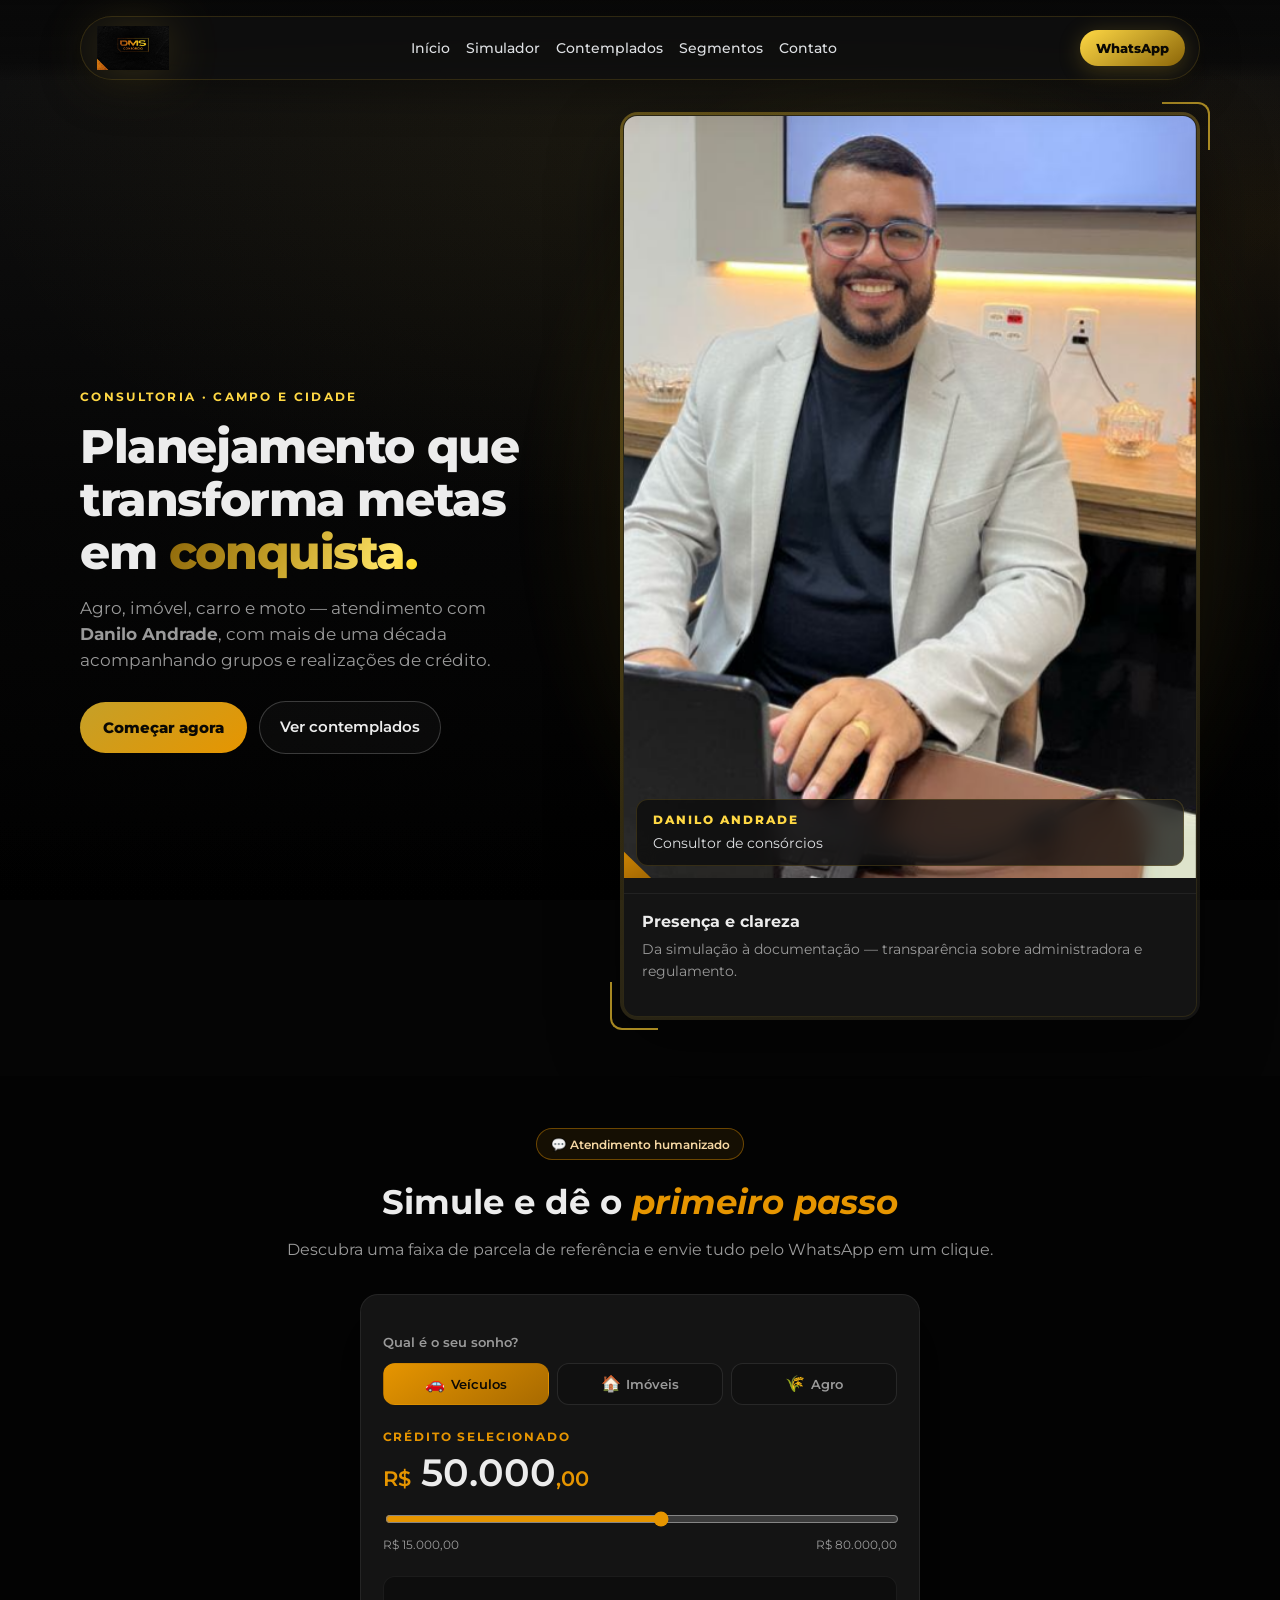
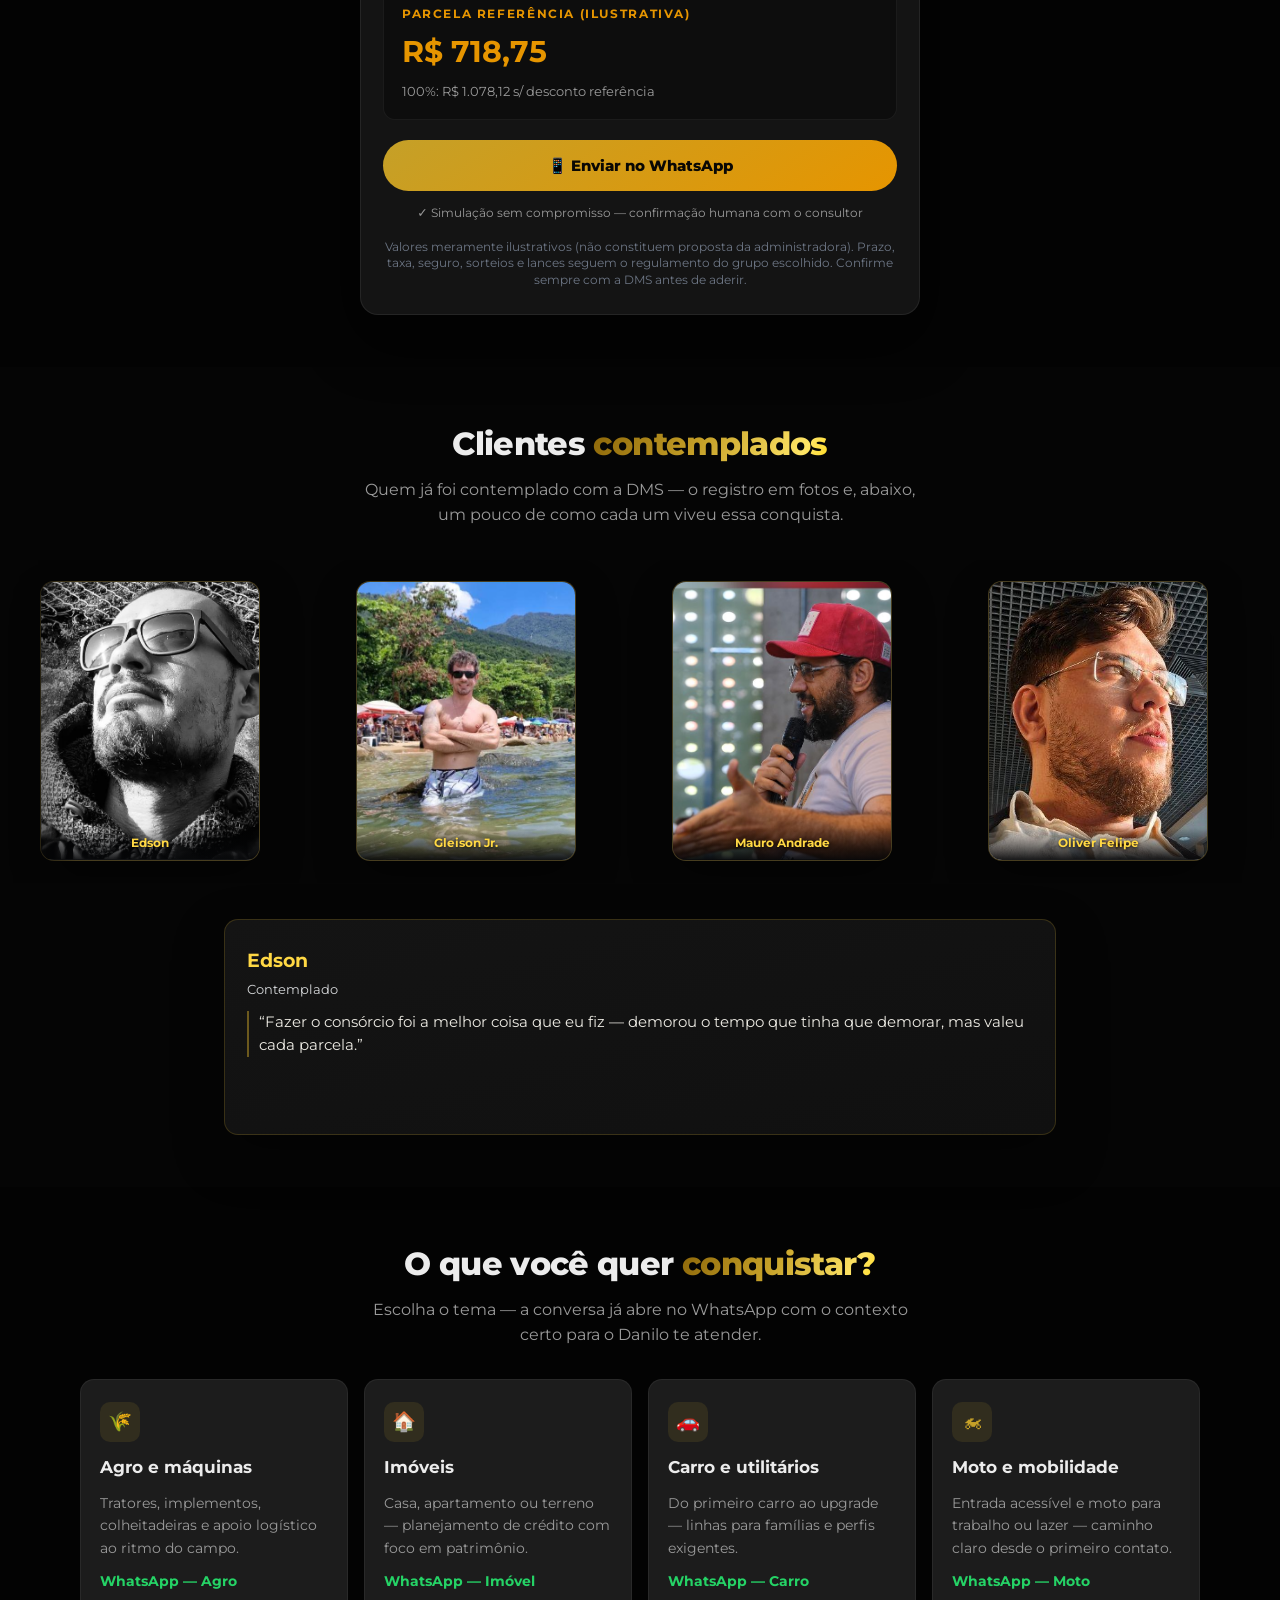
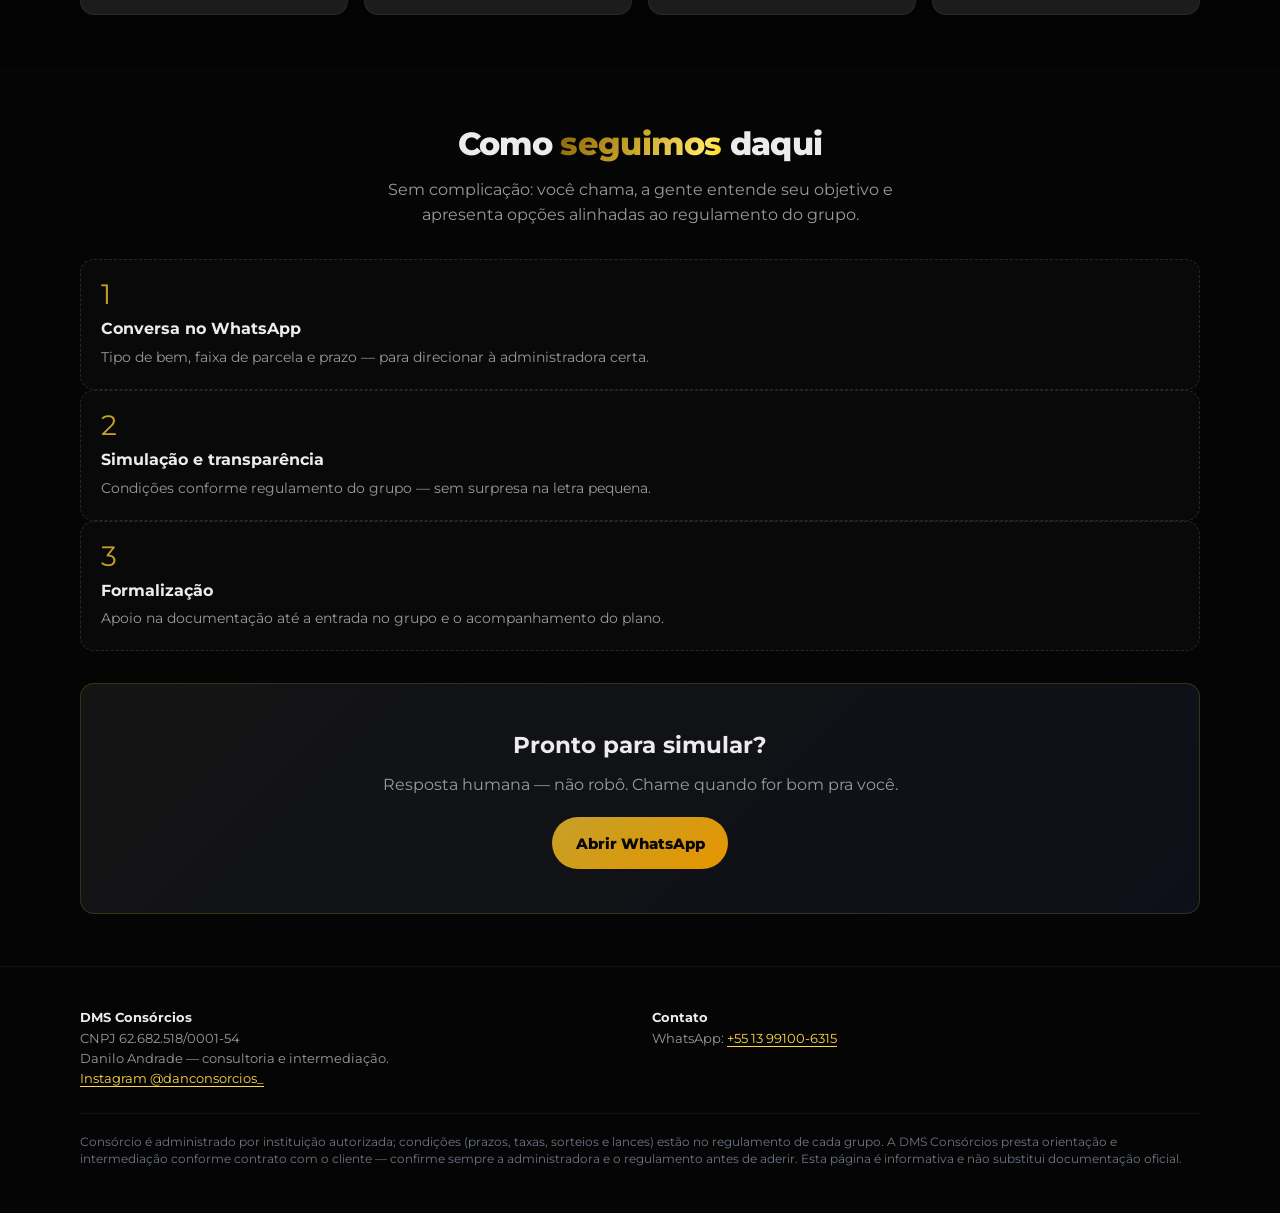
==== dms-landing-unico.html @ ad510ef5 "Landing: copy natural na secao contemplados e rotador a cada 5s. Co-authored-by: Cursor <cursoragent" ====
<!DOCTYPE html>
<html lang="pt-BR">
  <head>
    <meta charset="utf-8" />
    <meta name="viewport" content="width=device-width, initial-scale=1" />
    <title>DMS Consórcios — Agro, carro, moto e imóvel</title>
    <meta
      name="description"
      content="DMS Consórcios: consórcio para agro, carro, moto e imóvel. Fale com Danilo Andrade no WhatsApp."
    />
    <!-- Imagens: pasta assets/ na MESMA pasta deste arquivo. Se aparecer "DA" no lugar da foto, o caminho está errado (ex.: só o .html na Área de trabalho sem copiar assets/). -->
    <link rel="preconnect" href="https://fonts.googleapis.com" />
    <link rel="preconnect" href="https://fonts.gstatic.com" crossorigin />
    <link
      href="https://fonts.googleapis.com/css2?family=Montserrat:wght@500;600;700;800&display=swap"
      rel="stylesheet"
    />
    <style>
      :root {
        --bg-deep: #0c0c0c;
        --bg-deeper: #050505;
        --bg-panel: #141414;
        --bg-elevated: #1c1c1c;
        --accent-gold: #c5a028;
        --accent-gold-bright: #ffd844;
        --accent-gold-dim: #8b6508;
        --accent-orange: #e69500;
        --accent-orange-deep: #a86a00;
        --gold-metallic: linear-gradient(
          118deg,
          #8b6508 0%,
          #c5a028 22%,
          #ffe566 42%,
          #ffd700 50%,
          #c5a028 58%,
          #8b6508 100%
        );
        --text: #ececec;
        --text-muted: #9a9a9a;
        --whatsapp: #25d366;
        --glass: rgba(16, 16, 16, 0.72);
        --glass-border: rgba(197, 160, 40, 0.18);
        --font-sans: "Montserrat", system-ui, -apple-system, "Segoe UI", Roboto, "Helvetica Neue", Arial, sans-serif;
        --font-display: "Montserrat", system-ui, sans-serif;
        --radius: 14px;
        --radius-pill: 999px;
        --max: 1120px;
      }
      *,
      *::before,
      *::after {
        box-sizing: border-box;
      }
      html {
        scroll-behavior: smooth;
      }
      body {
        margin: 0;
        font-family: var(--font-sans);
        font-size: 1.02rem;
        line-height: 1.55;
        color: var(--text);
        background: var(--bg-deeper);
        min-height: 100vh;
      }
      a {
        color: var(--accent-gold-bright);
        text-decoration-thickness: 1px;
        text-underline-offset: 3px;
      }
      a:hover {
        color: var(--accent-gold-bright);
        filter: brightness(1.12);
      }
      .wrap {
        width: min(100% - 1.5rem, var(--max));
        margin-inline: auto;
      }
      .sr-only {
        position: absolute;
        width: 1px;
        height: 1px;
        padding: 0;
        margin: -1px;
        overflow: hidden;
        clip: rect(0, 0, 0, 0);
        white-space: nowrap;
        border: 0;
      }
      .page-bg {
        position: fixed;
        inset: 0;
        z-index: -2;
        background:
          radial-gradient(ellipse 90% 70% at 50% 18%, rgba(197, 160, 40, 0.07), transparent 58%),
          radial-gradient(ellipse 55% 45% at 100% 25%, rgba(230, 149, 0, 0.06), transparent 52%),
          radial-gradient(ellipse 80% 80% at 50% 120%, rgba(0, 0, 0, 0.85), transparent 45%),
          linear-gradient(180deg, #101010 0%, var(--bg-deeper) 55%, #000000 100%);
        pointer-events: none;
      }
      .page-grain {
        position: fixed;
        inset: 0;
        z-index: -1;
        pointer-events: none;
        opacity: 0.06;
        mix-blend-mode: overlay;
        background-image: url("data:image/svg+xml,%3Csvg xmlns='http://www.w3.org/2000/svg' width='240' height='240'%3E%3Cfilter id='n'%3E%3CfeTurbulence type='fractalNoise' baseFrequency='0.9' numOctaves='4' stitchTiles='stitch'/%3E%3C/filter%3E%3Crect width='100%25' height='100%25' filter='url(%23n)'/%3E%3C/svg%3E");
        background-size: 200px 200px;
      }
      .site-header {
        padding: 1rem 0 0;
        position: sticky;
        top: 0;
        z-index: 40;
        background: linear-gradient(180deg, rgba(8, 8, 8, 0.96) 0%, rgba(8, 8, 8, 0.72) 78%, transparent 100%);
      }
      .nav-pill {
        display: flex;
        flex-wrap: wrap;
        align-items: center;
        justify-content: space-between;
        gap: 0.75rem 1rem;
        padding: 0.55rem 0.85rem 0.55rem 1rem;
        border-radius: var(--radius-pill);
        background: var(--glass);
        border: 1px solid var(--glass-border);
        backdrop-filter: blur(14px);
        -webkit-backdrop-filter: blur(14px);
        box-shadow: 0 12px 40px rgba(0, 0, 0, 0.35);
      }
      .logo {
        display: inline-flex;
        align-items: center;
        text-decoration: none !important;
        line-height: 0;
      }
      .logo-img {
        height: 44px;
        width: auto;
        max-width: min(220px, 48vw);
        object-fit: contain;
        display: block;
        filter: drop-shadow(0 2px 24px rgba(197, 160, 40, 0.22));
      }
      .nav-links {
        display: flex;
        flex-wrap: wrap;
        align-items: center;
        gap: 0.35rem 1rem;
        list-style: none;
        margin: 0;
        padding: 0;
      }
      .nav-links a {
        color: rgba(240, 242, 245, 0.92) !important;
        text-decoration: none;
        font-size: 0.88rem;
        font-weight: 500;
      }
      .nav-links a:hover {
        color: var(--accent-gold-bright) !important;
      }
      .header-cta {
        display: inline-flex;
        align-items: center;
        gap: 0.4rem;
        padding: 0.5rem 1rem;
        border-radius: var(--radius-pill);
        background: linear-gradient(145deg, var(--accent-gold-bright), var(--accent-gold), var(--accent-gold-dim));
        color: #0a0804 !important;
        font-weight: 800;
        font-size: 0.82rem;
        text-decoration: none;
        white-space: nowrap;
        box-shadow: 0 4px 22px rgba(197, 160, 40, 0.28);
      }
      .header-cta:hover {
        filter: brightness(1.05);
        color: #0a0906 !important;
      }
      section {
        padding: 3.25rem 0;
      }
      .surface-alt {
        background: rgba(0, 0, 0, 0.35);
      }
      .hero {
        padding-top: 2rem;
        padding-bottom: 3.5rem;
      }
      .hero-grid {
        display: grid;
        gap: 2.5rem;
        align-items: center;
      }
      @media (min-width: 900px) {
        .hero-grid {
          grid-template-columns: 0.95fr 1.12fr;
          gap: 3rem;
        }
      }
      .eyebrow {
        display: inline-block;
        font-size: 0.72rem;
        font-weight: 700;
        letter-spacing: 0.2em;
        text-transform: uppercase;
        color: var(--accent-gold-bright);
        margin-bottom: 0.85rem;
      }
      .hero h1 {
        font-family: var(--font-display);
        font-size: clamp(2rem, 4.8vw, 2.95rem);
        font-weight: 800;
        letter-spacing: -0.03em;
        line-height: 1.12;
        margin: 0 0 1rem;
        color: var(--text);
      }
      .hero h1 .hl,
      .section-title .hl {
        background: var(--gold-metallic);
        background-size: 220% auto;
        -webkit-background-clip: text;
        background-clip: text;
        color: transparent;
        -webkit-text-fill-color: transparent;
        font-style: normal;
        animation: dms-gold-flow 8s ease-in-out infinite;
      }
      @keyframes dms-gold-flow {
        0%,
        100% {
          background-position: 0% 50%;
        }
        50% {
          background-position: 100% 50%;
        }
      }
      .hero-lead {
        margin: 0 0 1.75rem;
        color: var(--text-muted);
        font-size: 1.05rem;
        max-width: 40ch;
      }
      .hero-actions {
        display: flex;
        flex-wrap: wrap;
        gap: 0.75rem;
        align-items: center;
      }
      .btn-primary {
        display: inline-flex;
        align-items: center;
        justify-content: center;
        gap: 0.5rem;
        padding: 0.88rem 1.45rem;
        border-radius: var(--radius-pill);
        background: linear-gradient(145deg, var(--accent-gold), var(--accent-orange));
        color: #0a0804 !important;
        font-weight: 800;
        text-decoration: none;
        border: none;
        cursor: pointer;
        font-size: 0.95rem;
        transition: transform 0.15s ease, box-shadow 0.15s ease;
      }
      .btn-primary:hover {
        transform: translateY(-1px);
        box-shadow: 0 10px 32px rgba(197, 160, 40, 0.28);
      }
      .btn-ghost {
        display: inline-flex;
        align-items: center;
        padding: 0.88rem 1.25rem;
        border-radius: var(--radius-pill);
        border: 1px solid rgba(255, 255, 255, 0.2);
        color: var(--text) !important;
        font-weight: 600;
        text-decoration: none;
        font-size: 0.92rem;
        background: rgba(255, 255, 255, 0.03);
      }
      .btn-ghost:hover {
        background: rgba(255, 255, 255, 0.07);
        border-color: rgba(197, 160, 40, 0.45);
      }
      .hero-frame {
        position: relative;
        border-radius: calc(var(--radius) + 4px);
        padding: 3px;
        background: linear-gradient(145deg, rgba(197, 160, 40, 0.45), rgba(255, 255, 255, 0.06));
        box-shadow: 0 28px 70px rgba(0, 0, 0, 0.45);
        transition:
          transform 0.55s cubic-bezier(0.22, 1, 0.36, 1),
          box-shadow 0.55s ease;
      }
      .hero-frame:hover {
        transform: translateY(-8px);
        box-shadow:
          0 40px 100px rgba(0, 0, 0, 0.58),
          0 0 0 1px rgba(197, 160, 40, 0.32),
          0 0 88px rgba(197, 160, 40, 0.22);
      }
      .hero-chamfer-mark {
        position: absolute;
        bottom: 0;
        left: 0;
        width: 38px;
        height: 38px;
        z-index: 3;
        pointer-events: none;
        background: linear-gradient(155deg, var(--accent-orange) 0%, var(--accent-orange-deep) 100%);
        clip-path: polygon(0 100%, 0 30%, 72% 100%);
        opacity: 0.92;
        filter: drop-shadow(0 0 12px rgba(230, 149, 0, 0.4));
      }
      .hero-back-glow {
        position: absolute;
        inset: -14%;
        z-index: 0;
        pointer-events: none;
        border-radius: 50%;
        background: radial-gradient(ellipse 70% 55% at 50% 45%, rgba(197, 160, 40, 0.42), transparent 72%);
        filter: blur(32px);
        opacity: 0.75;
        animation: hero-glow-breathe 6s ease-in-out infinite;
      }
      @keyframes hero-glow-breathe {
        0%,
        100% {
          opacity: 0.5;
          transform: scale(0.92);
        }
        50% {
          opacity: 0.95;
          transform: scale(1.06);
        }
      }
      .hero-frame::before,
      .hero-frame::after {
        content: "";
        position: absolute;
        width: 48px;
        height: 48px;
        border: 2px solid var(--accent-gold);
        pointer-events: none;
        opacity: 0.85;
        z-index: 4;
      }
      .hero-frame::before {
        top: -10px;
        right: -10px;
        border-left: none;
        border-bottom: none;
        border-radius: 0 12px 0 0;
      }
      .hero-frame::after {
        bottom: -10px;
        left: -10px;
        border-right: none;
        border-top: none;
        border-radius: 0 0 0 12px;
      }
      .hero-card-inner {
        position: relative;
        z-index: 1;
        border-radius: var(--radius);
        overflow: hidden;
        background: var(--bg-panel);
        border: 1px solid rgba(197, 160, 40, 0.14);
      }
      .hero-visual {
        position: relative;
        aspect-ratio: 4/3;
        overflow: hidden;
        background: #0c0c0c;
      }
      @media (min-width: 700px) {
        .hero-visual {
          aspect-ratio: 3/4;
          min-height: 420px;
        }
      }
      /* .hero-placeholder permanece como fallback se a imagem falhar ao carregar */
      .hero-photo {
        position: absolute;
        inset: 0;
        width: 100%;
        height: 100%;
        object-fit: cover;
        object-position: center 22%;
        z-index: 1;
        transform: scale(1.001);
        transition: transform 0.65s cubic-bezier(0.22, 1, 0.36, 1);
        will-change: transform;
      }
      .hero-photo.hero-photo--err {
        display: none;
      }
      .hero-frame:hover .hero-photo {
        transform: scale(1.06);
      }
      .hero-visual::after {
        content: "";
        position: absolute;
        inset: 0;
        z-index: 2;
        pointer-events: none;
        background: linear-gradient(
          118deg,
          transparent 36%,
          rgba(255, 255, 255, 0) 44%,
          rgba(255, 255, 255, 0.12) 49.5%,
          rgba(255, 255, 255, 0.2) 50%,
          rgba(255, 255, 255, 0.1) 50.5%,
          rgba(255, 255, 255, 0) 56%,
          transparent 64%
        );
        background-size: 240% 240%;
        animation: hero-shine-sweep 8s ease-in-out infinite;
      }
      @keyframes hero-shine-sweep {
        0%,
        12% {
          background-position: 120% 40%;
          opacity: 0;
        }
        22% {
          opacity: 1;
        }
        42%,
        100% {
          background-position: -30% 60%;
          opacity: 0;
        }
      }
      .hero-placeholder {
        position: absolute;
        inset: 0;
        z-index: 0;
        display: flex;
        flex-direction: column;
        align-items: center;
        justify-content: center;
        gap: 0.35rem;
        background:
          linear-gradient(160deg, rgba(36, 36, 36, 0.96) 0%, #0a0a0a 55%, #121212),
          radial-gradient(circle at 30% 20%, rgba(197, 160, 40, 0.12), transparent 55%);
      }
      .hero-placeholder-initials {
        font-family: var(--font-display);
        font-size: clamp(3rem, 11vw, 4rem);
        font-weight: 600;
        color: rgba(240, 242, 245, 0.94);
        letter-spacing: 0.04em;
        line-height: 1;
      }
      .hero-placeholder-caption {
        font-size: 0.68rem;
        font-weight: 700;
        letter-spacing: 0.28em;
        text-transform: uppercase;
        color: var(--accent-gold-bright);
      }
      .hero-glass-bar {
        position: absolute;
        left: 0.75rem;
        right: 0.75rem;
        bottom: 0.75rem;
        z-index: 4;
        padding: 0.65rem 1rem;
        border-radius: 12px;
        background: rgba(10, 10, 10, 0.72);
        border: 1px solid rgba(197, 160, 40, 0.2);
        backdrop-filter: blur(12px);
        -webkit-backdrop-filter: blur(12px);
      }
      .hero-glass-bar strong {
        display: block;
        font-family: var(--font-sans);
        font-size: 0.78rem;
        font-weight: 800;
        letter-spacing: 0.16em;
        text-transform: uppercase;
        color: var(--accent-gold-bright);
      }
      .hero-glass-bar span {
        font-size: 0.88rem;
        color: rgba(240, 242, 245, 0.92);
      }
      .hero-caption {
        padding: 1rem 1.15rem 1.2rem;
        font-size: 0.9rem;
        color: var(--text-muted);
        border-top: 1px solid rgba(255, 255, 255, 0.06);
      }
      .hero-caption strong {
        color: var(--text);
        display: block;
        font-size: 1rem;
        margin-bottom: 0.2rem;
      }
      .section-title {
        font-family: var(--font-display);
        font-size: clamp(1.55rem, 3.2vw, 2rem);
        font-weight: 800;
        letter-spacing: -0.02em;
        margin: 0 0 0.5rem;
        text-align: center;
      }
      .section-intro {
        margin: 0 auto 2rem;
        color: var(--text-muted);
        max-width: 52ch;
        text-align: center;
      }
      .sim-head {
        text-align: center;
        margin-bottom: 2rem;
      }
      .sim-pill {
        display: inline-flex;
        align-items: center;
        gap: 0.4rem;
        padding: 0.35rem 0.85rem;
        border-radius: var(--radius-pill);
        border: 1px solid rgba(230, 149, 0, 0.42);
        color: rgba(255, 224, 170, 0.96) !important;
        font-size: 0.78rem;
        font-weight: 600;
        text-decoration: none;
        margin-bottom: 1rem;
        background: rgba(230, 149, 0, 0.08);
      }
      .sim-pill:hover {
        background: rgba(230, 149, 0, 0.16);
      }
      .sim-head h2 {
        font-family: var(--font-display);
        font-size: clamp(1.65rem, 3.5vw, 2.15rem);
        margin: 0 0 0.5rem;
        color: var(--text);
      }
      .sim-head h2 em {
        color: var(--accent-orange);
        font-style: italic;
        font-family: var(--font-display);
      }
      .sim-head p {
        margin: 0;
        color: var(--text-muted);
        font-size: 0.98rem;
      }
      .sim-card {
        max-width: 560px;
        margin: 0 auto;
        padding: 1.5rem 1.35rem 1.6rem;
        border-radius: calc(var(--radius) + 4px);
        background: var(--bg-panel);
        border: 1px solid rgba(255, 255, 255, 0.07);
        box-shadow: 0 24px 60px rgba(0, 0, 0, 0.35);
      }
      .sim-label {
        font-size: 0.82rem;
        font-weight: 600;
        color: var(--text-muted);
        margin-bottom: 0.65rem;
      }
      .sim-tabs {
        display: grid;
        grid-template-columns: repeat(3, 1fr);
        gap: 0.5rem;
        margin-bottom: 1.5rem;
      }
      .sim-tab {
        display: flex;
        align-items: center;
        justify-content: center;
        gap: 0.35rem;
        padding: 0.65rem 0.4rem;
        border-radius: 12px;
        border: 1px solid rgba(255, 255, 255, 0.1);
        background: rgba(0, 0, 0, 0.2);
        color: var(--text-muted) !important;
        font-weight: 600;
        font-size: 0.82rem;
        cursor: pointer;
        font-family: inherit;
      }
      .sim-tab:hover {
        border-color: rgba(197, 160, 40, 0.35);
        color: var(--text) !important;
      }
      .sim-tab[aria-selected="true"] {
        background: linear-gradient(145deg, var(--accent-orange), var(--accent-orange-deep));
        border-color: transparent;
        color: #0a0804 !important;
      }
      .sim-tab .ic {
        font-size: 1rem;
      }
      .sim-credit-label {
        font-size: 0.72rem;
        font-weight: 700;
        letter-spacing: 0.16em;
        color: var(--accent-orange);
        margin-bottom: 0.35rem;
      }
      .sim-credit-val {
        font-family: var(--font-display);
        font-size: clamp(1.85rem, 5vw, 2.35rem);
        margin: 0 0 1rem;
        line-height: 1.1;
      }
      .sim-credit-val .prefix,
      .sim-credit-val .suffix {
        font-size: 0.55em;
        color: var(--accent-orange);
        font-weight: 600;
      }
      .sim-credit-val .num {
        color: var(--text);
        font-weight: 600;
      }
      input[type="range"].sim-range {
        width: 100%;
        accent-color: var(--accent-orange);
        margin-bottom: 0.35rem;
      }
      .sim-range-labels {
        display: flex;
        justify-content: space-between;
        font-size: 0.78rem;
        color: var(--text-muted);
        margin-bottom: 1.35rem;
      }
      .sim-result {
        padding: 1.1rem 1.15rem;
        border-radius: 12px;
        background: rgba(0, 0, 0, 0.35);
        border: 1px solid rgba(255, 255, 255, 0.06);
        margin-bottom: 1.25rem;
      }
      .sim-result-label {
        font-size: 0.72rem;
        font-weight: 700;
        letter-spacing: 0.14em;
        color: var(--accent-orange);
        margin-bottom: 0.35rem;
      }
      .sim-result-val {
        font-family: var(--font-display);
        font-size: 1.85rem;
        font-weight: 700;
        color: var(--accent-orange);
        margin: 0 0 0.35rem;
      }
      .sim-result-note {
        margin: 0;
        font-size: 0.82rem;
        color: var(--text-muted);
      }
      .sim-foot {
        text-align: center;
        font-size: 0.78rem;
        color: var(--text-muted);
        margin-top: 0.75rem;
      }
      .sim-disclaimer {
        margin: 1rem 0 0;
        font-size: 0.72rem;
        line-height: 1.45;
        color: #6d7685;
        text-align: center;
      }
      .pillars {
        display: grid;
        gap: 1rem;
      }
      @media (min-width: 640px) {
        .pillars {
          grid-template-columns: repeat(2, 1fr);
        }
      }
      @media (min-width: 1000px) {
        .pillars {
          grid-template-columns: repeat(4, 1fr);
        }
      }
      .pillar {
        background: var(--bg-elevated);
        border: 1px solid rgba(255, 255, 255, 0.06);
        border-radius: var(--radius);
        padding: 1.35rem 1.2rem;
        display: flex;
        flex-direction: column;
        gap: 0.75rem;
        transition: border-color 0.2s ease, transform 0.2s ease;
      }
      .pillar:hover {
        border-color: rgba(197, 160, 40, 0.35);
        transform: translateY(-2px);
      }
      .pillar-icon {
        width: 2.5rem;
        height: 2.5rem;
        border-radius: 10px;
        background: rgba(197, 160, 40, 0.12);
        color: var(--accent-gold);
        display: grid;
        place-items: center;
        font-size: 1.2rem;
      }
      .pillar h3 {
        margin: 0;
        font-size: 1.05rem;
      }
      .pillar p {
        margin: 0;
        font-size: 0.9rem;
        color: var(--text-muted);
        flex: 1;
      }
      .pillar a {
        font-weight: 700;
        font-size: 0.86rem;
        text-decoration: none;
        color: var(--whatsapp) !important;
      }
      .depo-rotator {
        position: relative;
        max-width: 52rem;
        margin: 0 auto;
        min-height: 13.5rem;
        padding: 0;
        border-radius: var(--radius);
        background: linear-gradient(165deg, var(--bg-panel), #101010);
        border: 1px solid rgba(197, 160, 40, 0.22);
        box-shadow: 0 20px 50px rgba(0, 0, 0, 0.35);
      }
      .depo-slide {
        position: absolute;
        left: 0;
        right: 0;
        top: 0;
        padding: 1.6rem 1.35rem 1.75rem;
        opacity: 0;
        transition: opacity 0.75s ease;
        pointer-events: none;
        z-index: 0;
      }
      .depo-slide.is-active {
        opacity: 1;
        pointer-events: auto;
        z-index: 1;
      }
      .depo-slide strong {
        display: block;
        font-family: var(--font-display);
        font-size: 1.2rem;
        color: var(--accent-gold-bright);
        font-weight: 700;
        margin-bottom: 0.2rem;
      }
      .depo-slide .depo-tag {
        display: block;
        font-size: 0.82rem;
        color: rgba(240, 242, 245, 0.88);
        margin-bottom: 0.75rem;
      }
      .depo-slide blockquote {
        margin: 0;
        padding: 0 0 0 0.65rem;
        border-left: 2px solid rgba(197, 160, 40, 0.5);
        font-size: 0.95rem;
        line-height: 1.5;
        color: rgba(245, 242, 235, 0.96);
        font-family: var(--font-display);
      }
      .depo-rotator--static .depo-slide {
        position: relative;
        opacity: 1 !important;
        pointer-events: auto;
        z-index: auto;
        border-bottom: 1px solid rgba(255, 255, 255, 0.06);
      }
      .depo-rotator--static .depo-slide:last-child {
        border-bottom: none;
      }
      .depo-rotator--static {
        min-height: 0;
      }
      /* Faixa horizontal — contemplados em movimento suave */
      .contemplados-strip {
        position: relative;
        margin: 1.75rem calc(50% - 50vw) 2.25rem;
        width: 100vw;
        max-width: 100vw;
      }
      .strip-marquee {
        overflow: hidden;
        padding: 0.35rem 0;
        mask-image: linear-gradient(90deg, transparent, #000 6%, #000 94%, transparent);
        -webkit-mask-image: linear-gradient(90deg, transparent, #000 6%, #000 94%, transparent);
      }
      .strip-track {
        display: flex;
        width: max-content;
        gap: 1rem;
        animation: strip-scroll 70s linear infinite;
        will-change: transform;
      }
      .strip-marquee:hover .strip-track {
        animation-play-state: paused;
      }
      .strip-marquee:focus-within .strip-track {
        animation-play-state: paused;
      }
      @keyframes strip-scroll {
        from {
          transform: translateX(0);
        }
        to {
          transform: translateX(-50%);
        }
      }
      .strip-group {
        display: flex;
        gap: 1rem;
        flex-shrink: 0;
        align-items: stretch;
      }
      .strip-item {
        position: relative;
        flex: 0 0 clamp(160px, 22vw, 220px);
        width: clamp(160px, 22vw, 220px);
        height: clamp(220px, 30vw, 280px);
        border-radius: var(--radius);
        overflow: hidden;
        border: 1px solid rgba(197, 160, 40, 0.25);
        box-shadow: 0 16px 40px rgba(0, 0, 0, 0.4);
        background: var(--bg-elevated);
      }
      .strip-item img {
        width: 100%;
        height: 100%;
        object-fit: cover;
        object-position: center;
        display: block;
      }
      .strip-item figcaption {
        position: absolute;
        left: 0;
        right: 0;
        bottom: 0;
        margin: 0;
        padding: 0.45rem 0.5rem;
        font-size: 0.72rem;
        font-weight: 700;
        text-align: center;
        color: var(--accent-gold-bright);
        background: linear-gradient(180deg, transparent, rgba(5, 6, 8, 0.92));
        text-shadow: 0 1px 3px rgba(0, 0, 0, 0.8);
      }
        display: grid;
        gap: 1.25rem;
      }
      @media (min-width: 720px) {
        .steps {
          grid-template-columns: repeat(3, 1fr);
        }
      }
      .step {
        padding: 1.25rem;
        border-radius: var(--radius);
        border: 1px dashed rgba(255, 255, 255, 0.12);
        background: rgba(255, 255, 255, 0.02);
      }
      .step-num {
        font-family: var(--font-display);
        font-size: 1.75rem;
        color: var(--accent-gold);
        line-height: 1;
        margin-bottom: 0.5rem;
      }
      .step h3 {
        margin: 0 0 0.35rem;
        font-size: 1.02rem;
      }
      .step p {
        margin: 0;
        font-size: 0.88rem;
        color: var(--text-muted);
      }
      .cta-band {
        text-align: center;
        padding: 2.75rem 1.5rem;
        border-radius: var(--radius);
        background: linear-gradient(135deg, var(--bg-panel), #0d1018);
        border: 1px solid rgba(197, 160, 40, 0.22);
        margin: 2rem 0 0;
      }
      .cta-band h2 {
        font-family: var(--font-display);
        margin: 0 0 0.5rem;
        font-size: 1.45rem;
      }
      .cta-band p {
        margin: 0 0 1.25rem;
        color: var(--text-muted);
      }
      .site-footer {
        padding: 2.5rem 0 2rem;
        border-top: 1px solid rgba(255, 255, 255, 0.06);
        font-size: 0.82rem;
        color: var(--text-muted);
      }
      .footer-grid {
        display: grid;
        gap: 1.5rem;
      }
      @media (min-width: 640px) {
        .footer-grid {
          grid-template-columns: 1fr 1fr;
        }
      }
      .site-footer strong {
        color: var(--text);
      }
      @media (prefers-reduced-motion: reduce) {
        .hero-back-glow,
        .hero-visual::after {
          animation: none !important;
        }
        .hero h1 .hl,
        .section-title .hl {
          animation: none !important;
        }
        .hero-frame,
        .hero-photo {
          transition: none !important;
        }
        .hero-frame:hover {
          transform: none;
          box-shadow: 0 28px 70px rgba(0, 0, 0, 0.45);
        }
        .hero-frame:hover .hero-photo {
          transform: none;
        }
        .strip-track {
          animation: none !important;
          transform: none !important;
          flex-wrap: wrap;
          justify-content: center;
          width: 100%;
          max-width: var(--max);
          margin-inline: auto;
        }
        .strip-marquee {
          overflow: visible;
          mask-image: none;
          -webkit-mask-image: none;
        }
        .strip-group[aria-hidden="true"] {
          display: none;
        }
      }
      .legal {
        margin-top: 1.5rem;
        padding-top: 1.25rem;
        border-top: 1px solid rgba(255, 255, 255, 0.06);
        font-size: 0.74rem;
        line-height: 1.5;
        color: #6d7685;
      }
    </style>
  </head>
  <body>
    <div class="page-bg" aria-hidden="true"></div>
    <div class="page-grain" aria-hidden="true"></div>
    <a class="sr-only" href="#conteudo">Pular para o conteúdo</a>

    <header class="site-header">
      <div class="wrap">
        <div class="nav-pill">
          <a class="logo" href="#inicio"
            ><img
              class="logo-img"
              src="assets/dms-logo-marca.png"
              alt="DMS Consórcio"
              width="220"
              height="64"
              decoding="async"
          /></a>
          <nav aria-label="Principal">
            <ul class="nav-links">
              <li><a href="#inicio">Início</a></li>
              <li><a href="#simulador">Simulador</a></li>
              <li><a href="#contemplados">Contemplados</a></li>
              <li><a href="#segmentos">Segmentos</a></li>
              <li><a href="#contato">Contato</a></li>
            </ul>
          </nav>
          <a
            class="header-cta"
            href="https://wa.me/5513991006315?text=Ol%C3%A1%2C%20Danilo%2C%20quero%20falar%20sobre%20cons%C3%B3rcio%20(DMS)."
            target="_blank"
            rel="noopener noreferrer"
            >WhatsApp</a
          >
        </div>
      </div>
    </header>

    <main id="conteudo">
      <section class="hero" id="inicio" aria-labelledby="hero-title">
        <div class="wrap hero-grid">
          <div>
            <p class="eyebrow">Consultoria · campo e cidade</p>
            <h1 id="hero-title">Planejamento que transforma metas em <span class="hl">conquista.</span></h1>
            <p class="hero-lead">
              Agro, imóvel, carro e moto — atendimento com <strong>Danilo Andrade</strong>, com mais de uma década
              acompanhando grupos e realizações de crédito.
            </p>
            <div class="hero-actions">
              <a
                class="btn-primary"
                href="https://wa.me/5513991006315?text=Ol%C3%A1%2C%20Danilo%2C%20quero%20simular%20cons%C3%B3rcio%20(DMS)."
                target="_blank"
                rel="noopener noreferrer"
                >Começar agora</a
              >
              <a class="btn-ghost" href="#contemplados">Ver contemplados</a>
            </div>
          </div>

          <div class="hero-frame">
            <div class="hero-back-glow" aria-hidden="true"></div>
            <div class="hero-card-inner">
              <figure class="hero-figure" style="margin: 0">
                <div class="hero-visual">
                  <div class="hero-placeholder" aria-hidden="true">
                    <span class="hero-placeholder-initials">DA</span>
                    <span class="hero-placeholder-caption">DMS Consórcios</span>
                  </div>
                  <img
                    class="hero-photo"
                    src="assets/danilo-consultor.png"
                    alt="Danilo Andrade, consultor DMS Consórcios."
                    width="800"
                    height="1000"
                    decoding="async"
                    fetchpriority="high"
                    onerror="this.classList.add('hero-photo--err')"
                  />
                  <div class="hero-chamfer-mark" aria-hidden="true"></div>
                  <div class="hero-glass-bar">
                    <strong>Danilo Andrade</strong>
                    <span>Consultor de consórcios</span>
                  </div>
                </div>
              </figure>
              <p class="hero-caption">
                <strong>Presença e clareza</strong>
                Da simulação à documentação — transparência sobre administradora e regulamento.
              </p>
            </div>
          </div>
        </div>
      </section>

      <section id="simulador" class="surface-alt" aria-labelledby="sim-title">
        <div class="wrap">
          <div class="sim-head">
            <a
              class="sim-pill"
              href="https://wa.me/5513991006315?text=Ol%C3%A1%2C%20Danilo%2C%20prefiro%20falar%20direto%20com%20voc%C3%AA%20(DMS)."
              target="_blank"
              rel="noopener noreferrer"
              >💬 Atendimento humanizado</a
            >
            <h2 id="sim-title">Simule e dê o <em>primeiro passo</em></h2>
            <p>Descubra uma faixa de parcela de referência e envie tudo pelo WhatsApp em um clique.</p>
          </div>

          <div class="sim-card">
            <p class="sim-label" id="sim-dream-label">Qual é o seu sonho?</p>
            <div class="sim-tabs" role="tablist" aria-labelledby="sim-dream-label">
              <button type="button" class="sim-tab" role="tab" data-segment="veiculos" aria-selected="true">
                <span class="ic" aria-hidden="true">🚗</span> Veículos
              </button>
              <button type="button" class="sim-tab" role="tab" data-segment="imoveis" aria-selected="false">
                <span class="ic" aria-hidden="true">🏠</span> Imóveis
              </button>
              <button type="button" class="sim-tab" role="tab" data-segment="agro" aria-selected="false">
                <span class="ic" aria-hidden="true">🌾</span> Agro
              </button>
            </div>

            <p class="sim-credit-label">CRÉDITO SELECIONADO</p>
            <p class="sim-credit-val" id="sim-credit-display" aria-live="polite">
              <span class="prefix">R$</span> <span class="num" id="sim-credit-num">50.000</span
              ><span class="suffix">,00</span>
            </p>
            <label class="sr-only" for="sim-range">Valor do crédito</label>
            <input type="range" class="sim-range" id="sim-range" min="15000" max="80000" step="500" value="50000" />
            <div class="sim-range-labels">
              <span id="sim-min-label">R$ 15.000,00</span>
              <span id="sim-max-label">R$ 80.000,00</span>
            </div>

            <div class="sim-result">
              <p class="sim-result-label">PARCELA REFERÊNCIA (ILUSTRATIVA)</p>
              <p class="sim-result-val" id="sim-parcela-promo">R$ 0,00</p>
              <p class="sim-result-note" id="sim-parcela-full">100%: R$ 0,00 s/ desconto referência</p>
            </div>

            <a class="btn-primary" style="width: 100%; text-align: center" id="sim-wa-btn" href="#" target="_blank" rel="noopener noreferrer"
              >📱 Enviar no WhatsApp</a
            >
            <p class="sim-foot">✓ Simulação sem compromisso — confirmação humana com o consultor</p>
            <p class="sim-disclaimer">
              Valores meramente ilustrativos (não constituem proposta da administradora). Prazo, taxa, seguro,
              sorteios e lances seguem o regulamento do grupo escolhido. Confirme sempre com a DMS antes de
              aderir.
            </p>
          </div>
        </div>
      </section>

      <section id="contemplados" aria-labelledby="contemplados-title">
        <div class="wrap">
          <h2 class="section-title" id="contemplados-title">Clientes <span class="hl">contemplados</span></h2>
          <p class="section-intro">
            Quem já foi contemplado com a DMS — o registro em fotos e, abaixo, um pouco de como cada um viveu
            essa conquista.
          </p>
        </div>
        <div class="contemplados-strip">
          <p class="sr-only">Fotos de contemplados em sequência. A rolagem pausa ao focar ou ao passar o ponteiro.</p>
          <div class="strip-marquee" tabindex="0">
            <div class="strip-track">
              <div class="strip-group">
                <figure class="strip-item">
                  <img
                    src="assets/clientes/contemplado-01.png"
                    alt="Edson, contemplado."
                    loading="lazy"
                    decoding="async"
                    width="400"
                    height="500"
                  />
                  <figcaption>Edson</figcaption>
                </figure>
                <figure class="strip-item">
                  <img
                    src="assets/clientes/contemplado-02.png"
                    alt="Gleison Jr., contemplado."
                    loading="lazy"
                    decoding="async"
                    width="400"
                    height="500"
                  />
                  <figcaption>Gleison Jr.</figcaption>
                </figure>
                <figure class="strip-item">
                  <img
                    src="assets/clientes/contemplado-03.png"
                    alt="Mauro Andrade, contemplado."
                    loading="lazy"
                    decoding="async"
                    width="400"
                    height="500"
                  />
                  <figcaption>Mauro Andrade</figcaption>
                </figure>
                <figure class="strip-item">
                  <img
                    src="assets/clientes/contemplado-04-casa.png"
                    alt="Oliver Felipe, contemplado."
                    loading="lazy"
                    decoding="async"
                    width="400"
                    height="500"
                  />
                  <figcaption>Oliver Felipe</figcaption>
                </figure>
                <figure class="strip-item">
                  <img
                    src="assets/clientes/contemplado-05.jpeg"
                    alt="Contemplado DMS."
                    loading="lazy"
                    decoding="async"
                    width="400"
                    height="500"
                  />
                  <figcaption>Contemplado</figcaption>
                </figure>
                <figure class="strip-item">
                  <img
                    src="assets/clientes/contemplado-06.jpeg"
                    alt="Contemplado DMS."
                    loading="lazy"
                    decoding="async"
                    width="400"
                    height="500"
                  />
                  <figcaption>Contemplado</figcaption>
                </figure>
                <figure class="strip-item">
                  <img
                    src="assets/clientes/contemplado-07.jpeg"
                    alt="Contemplado DMS."
                    loading="lazy"
                    decoding="async"
                    width="400"
                    height="500"
                  />
                  <figcaption>Contemplado</figcaption>
                </figure>
                <figure class="strip-item">
                  <img
                    src="assets/clientes/contemplado-08.jpeg"
                    alt="Contemplado DMS."
                    loading="lazy"
                    decoding="async"
                    width="400"
                    height="500"
                  />
                  <figcaption>Contemplado</figcaption>
                </figure>
                <figure class="strip-item">
                  <img
                    src="assets/clientes/contemplado-09.jpeg"
                    alt="Contemplado DMS."
                    loading="lazy"
                    decoding="async"
                    width="400"
                    height="500"
                  />
                  <figcaption>Contemplado</figcaption>
                </figure>
              </div>
              <div class="strip-group" aria-hidden="true">
                <figure class="strip-item">
                  <img src="assets/clientes/contemplado-01.png" alt="" loading="lazy" decoding="async" width="400" height="500" />
                  <figcaption>Edson</figcaption>
                </figure>
                <figure class="strip-item">
                  <img src="assets/clientes/contemplado-02.png" alt="" loading="lazy" decoding="async" width="400" height="500" />
                  <figcaption>Gleison Jr.</figcaption>
                </figure>
                <figure class="strip-item">
                  <img src="assets/clientes/contemplado-03.png" alt="" loading="lazy" decoding="async" width="400" height="500" />
                  <figcaption>Mauro Andrade</figcaption>
                </figure>
                <figure class="strip-item">
                  <img src="assets/clientes/contemplado-04-casa.png" alt="" loading="lazy" decoding="async" width="400" height="500" />
                  <figcaption>Oliver Felipe</figcaption>
                </figure>
                <figure class="strip-item">
                  <img src="assets/clientes/contemplado-05.jpeg" alt="" loading="lazy" decoding="async" width="400" height="500" />
                  <figcaption>Contemplado</figcaption>
                </figure>
                <figure class="strip-item">
                  <img src="assets/clientes/contemplado-06.jpeg" alt="" loading="lazy" decoding="async" width="400" height="500" />
                  <figcaption>Contemplado</figcaption>
                </figure>
                <figure class="strip-item">
                  <img src="assets/clientes/contemplado-07.jpeg" alt="" loading="lazy" decoding="async" width="400" height="500" />
                  <figcaption>Contemplado</figcaption>
                </figure>
                <figure class="strip-item">
                  <img src="assets/clientes/contemplado-08.jpeg" alt="" loading="lazy" decoding="async" width="400" height="500" />
                  <figcaption>Contemplado</figcaption>
                </figure>
                <figure class="strip-item">
                  <img src="assets/clientes/contemplado-09.jpeg" alt="" loading="lazy" decoding="async" width="400" height="500" />
                  <figcaption>Contemplado</figcaption>
                </figure>
              </div>
            </div>
          </div>
        </div>
        <div class="wrap">
          <div
            id="depo-rotator"
            class="depo-rotator"
            aria-live="polite"
            aria-label="Depoimentos de clientes contemplados"
          >
            <div class="depo-slide is-active">
              <strong>Edson</strong>
              <span class="depo-tag">Contemplado</span>
              <blockquote>
                “Fazer o consórcio foi a melhor coisa que eu fiz — demorou o tempo que tinha que demorar, mas valeu
                cada parcela.”
              </blockquote>
            </div>
            <div class="depo-slide">
              <strong>Gleison Jr.</strong>
              <span class="depo-tag">Contemplado</span>
              <blockquote>
                “Eu achava que era papo de vendedor, mas quando contemplou a gente já tava com a viagem na cabeça —
                virou realidade mesmo.”
              </blockquote>
            </div>
            <div class="depo-slide">
              <strong>Mauro Andrade</strong>
              <span class="depo-tag">Contemplado</span>
              <blockquote>
                “Tinha hora que eu ficava nervoso com prazo, mas o Danilo ia me explicando passo a passo — no fim
                deu certo e eu saí mais leve.”
              </blockquote>
            </div>
            <div class="depo-slide">
              <strong>Oliver Felipe</strong>
              <span class="depo-tag">Contemplado</span>
              <blockquote>
                “A gente sonhava com a casa e achava que era coisa de outro mundo — hoje a gente mora nela. Foi
                surreal quando veio a carta.”
              </blockquote>
            </div>
          </div>
        </div>
      </section>

      <section id="segmentos" class="surface-alt" aria-labelledby="segmentos-title">
        <div class="wrap">
          <h2 class="section-title" id="segmentos-title">O que você quer <span class="hl">conquistar?</span></h2>
          <p class="section-intro">
            Escolha o tema — a conversa já abre no WhatsApp com o contexto certo para o Danilo te atender.
          </p>
          <div class="pillars">
            <article class="pillar">
              <div class="pillar-icon" aria-hidden="true">🌾</div>
              <h3>Agro e máquinas</h3>
              <p>Tratores, implementos, colheitadeiras e apoio logístico ao ritmo do campo.</p>
              <a
                href="https://wa.me/5513991006315?text=Ol%C3%A1%2C%20Danilo%2C%20vim%20pelo%20site%20DMS%20%E2%80%94%20cons%C3%B3rcio%20%2F%20AGRO%20(m%C3%A1quina%20ou%20implemento)."
                target="_blank"
                rel="noopener noreferrer"
                >WhatsApp — Agro</a
              >
            </article>
            <article class="pillar">
              <div class="pillar-icon" aria-hidden="true">🏠</div>
              <h3>Imóveis</h3>
              <p>Casa, apartamento ou terreno — planejamento de crédito com foco em patrimônio.</p>
              <a
                href="https://wa.me/5513991006315?text=Ol%C3%A1%2C%20Danilo%2C%20vim%20pelo%20site%20DMS%20%E2%80%94%20cons%C3%B3rcio%20IM%C3%93VEL."
                target="_blank"
                rel="noopener noreferrer"
                >WhatsApp — Imóvel</a
              >
            </article>
            <article class="pillar">
              <div class="pillar-icon" aria-hidden="true">🚗</div>
              <h3>Carro e utilitários</h3>
              <p>Do primeiro carro ao upgrade — linhas para famílias e perfis exigentes.</p>
              <a
                href="https://wa.me/5513991006315?text=Ol%C3%A1%2C%20Danilo%2C%20vim%20pelo%20site%20DMS%20%E2%80%94%20cons%C3%B3rcio%20CARRO."
                target="_blank"
                rel="noopener noreferrer"
                >WhatsApp — Carro</a
              >
            </article>
            <article class="pillar">
              <div class="pillar-icon" aria-hidden="true">🏍</div>
              <h3>Moto e mobilidade</h3>
              <p>Entrada acessível e moto para trabalho ou lazer — caminho claro desde o primeiro contato.</p>
              <a
                href="https://wa.me/5513991006315?text=Ol%C3%A1%2C%20Danilo%2C%20vim%20pelo%20site%20DMS%20%E2%80%94%20cons%C3%B3rcio%20MOTO."
                target="_blank"
                rel="noopener noreferrer"
                >WhatsApp — Moto</a
              >
            </article>
          </div>
        </div>
      </section>

      <section id="como-funciona" aria-labelledby="como-title">
        <div class="wrap">
          <h2 class="section-title" id="como-title">Como <span class="hl">seguimos</span> daqui</h2>
          <p class="section-intro">
            Sem complicação: você chama, a gente entende seu objetivo e apresenta opções alinhadas ao
            regulamento do grupo.
          </p>
          <div class="steps">
            <div class="step">
              <div class="step-num">1</div>
              <h3>Conversa no WhatsApp</h3>
              <p>Tipo de bem, faixa de parcela e prazo — para direcionar à administradora certa.</p>
            </div>
            <div class="step">
              <div class="step-num">2</div>
              <h3>Simulação e transparência</h3>
              <p>Condições conforme regulamento do grupo — sem surpresa na letra pequena.</p>
            </div>
            <div class="step">
              <div class="step-num">3</div>
              <h3>Formalização</h3>
              <p>Apoio na documentação até a entrada no grupo e o acompanhamento do plano.</p>
            </div>
          </div>

          <div class="cta-band">
            <h2>Pronto para simular?</h2>
            <p>Resposta humana — não robô. Chame quando for bom pra você.</p>
            <a
              class="btn-primary"
              href="https://wa.me/5513991006315?text=Ol%C3%A1%2C%20Danilo%2C%20quero%20simular%20cons%C3%B3rcio%20(DMS)."
              target="_blank"
              rel="noopener noreferrer"
              >Abrir WhatsApp</a
            >
          </div>
        </div>
      </section>
    </main>

    <footer class="site-footer" id="contato">
      <div class="wrap footer-grid">
        <div>
          <strong>DMS Consórcios</strong><br />
          CNPJ 62.682.518/0001-54<br />
          Danilo Andrade — consultoria e intermediação.<br />
          <a href="https://www.instagram.com/danconsorcios_" target="_blank" rel="noopener noreferrer"
            >Instagram @danconsorcios_</a
          >
        </div>
        <div>
          <strong>Contato</strong><br />
          WhatsApp: <a href="https://wa.me/5513991006315">+55 13 99100-6315</a>
        </div>
      </div>
      <div class="wrap">
        <p class="legal">
          Consórcio é administrado por instituição autorizada; condições (prazos, taxas, sorteios e lances)
          estão no regulamento de cada grupo. A DMS Consórcios presta orientação e intermediação conforme
          contrato com o cliente — confirme sempre a administradora e o regulamento antes de aderir. Esta
          página é informativa e não substitui documentação oficial.
        </p>
      </div>
    </footer>

    <script>
      (function () {
        var waBase = "https://wa.me/5513991006315?text=";
        var segments = {
          veiculos: { min: 15000, max: 80000, step: 500, def: 50000, promo: 0.014375, full: 0.0215624, label: "Veículos" },
          imoveis: { min: 100000, max: 500000, step: 5000, def: 200000, promo: 0.0102, full: 0.0153, label: "Imóveis" },
          agro: { min: 80000, max: 400000, step: 5000, def: 150000, promo: 0.0116, full: 0.0174, label: "Agro" },
        };
        var current = "veiculos";
        var range = document.getElementById("sim-range");
        var tabs = document.querySelectorAll(".sim-tab");
        var creditNum = document.getElementById("sim-credit-num");
        var minL = document.getElementById("sim-min-label");
        var maxL = document.getElementById("sim-max-label");
        var promoEl = document.getElementById("sim-parcela-promo");
        var fullEl = document.getElementById("sim-parcela-full");
        var waBtn = document.getElementById("sim-wa-btn");

        function fmtBRL(n) {
          return n.toLocaleString("pt-BR", { minimumFractionDigits: 2, maximumFractionDigits: 2 });
        }
        function fmtBRLInt(n) {
          return Math.round(n).toLocaleString("pt-BR");
        }
        function syncSegment(seg) {
          var cfg = segments[seg];
          current = seg;
          range.min = String(cfg.min);
          range.max = String(cfg.max);
          range.step = String(cfg.step);
          var v = parseInt(range.value, 10);
          if (v < cfg.min || v > cfg.max) range.value = String(cfg.def);
          tabs.forEach(function (t) {
            t.setAttribute("aria-selected", t.getAttribute("data-segment") === seg ? "true" : "false");
          });
          update();
        }
        function update() {
          var cfg = segments[current];
          var credit = parseInt(range.value, 10);
          creditNum.textContent = fmtBRLInt(credit);
          minL.textContent = "R$ " + fmtBRLInt(parseInt(range.min, 10)) + ",00";
          maxL.textContent = "R$ " + fmtBRLInt(parseInt(range.max, 10)) + ",00";
          var promo = credit * cfg.promo;
          var full = credit * cfg.full;
          promoEl.textContent = "R$ " + fmtBRL(promo);
          fullEl.textContent = "100%: R$ " + fmtBRL(full) + " s/ desconto referência";
          var msg =
            "Olá, Danilo — simulação pelo site DMS.%0A%0A" +
            "Segmento: " +
            encodeURIComponent(cfg.label) +
            "%0A" +
            "Crédito alvo (referência): R$ " +
            fmtBRLInt(credit) +
            "%0A" +
            "Parcela ilustrativa: R$ " +
            fmtBRL(promo) +
            "%0A%0A" +
            "Quero confirmar condições reais com você.";
          waBtn.setAttribute("href", waBase + msg);
        }
        tabs.forEach(function (tab) {
          tab.addEventListener("click", function () {
            syncSegment(tab.getAttribute("data-segment"));
          });
        });
        range.addEventListener("input", update);
        syncSegment("veiculos");
      })();
    </script>
    <script>
      (function () {
        var root = document.getElementById("depo-rotator");
        if (!root) return;
        if (window.matchMedia("(prefers-reduced-motion: reduce)").matches) {
          root.classList.add("depo-rotator--static");
          root.querySelectorAll(".depo-slide").forEach(function (el) {
            el.classList.add("is-active");
          });
          return;
        }
        var slides = root.querySelectorAll(".depo-slide");
        var n = slides.length;
        if (n < 2) return;
        function randomDelay() {
          return 5000;
        }
        function randomIndex(exclude) {
          var j;
          do {
            j = Math.floor(Math.random() * n);
          } while (j === exclude);
          return j;
        }
        var cur = randomIndex(-1);
        slides.forEach(function (el, i) {
          el.classList.toggle("is-active", i === cur);
        });
        function tick() {
          var next = randomIndex(cur);
          slides[cur].classList.remove("is-active");
          cur = next;
          slides[cur].classList.add("is-active");
          setTimeout(tick, randomDelay());
        }
        setTimeout(tick, randomDelay());
      })();
    </script>
  </body>
</html>
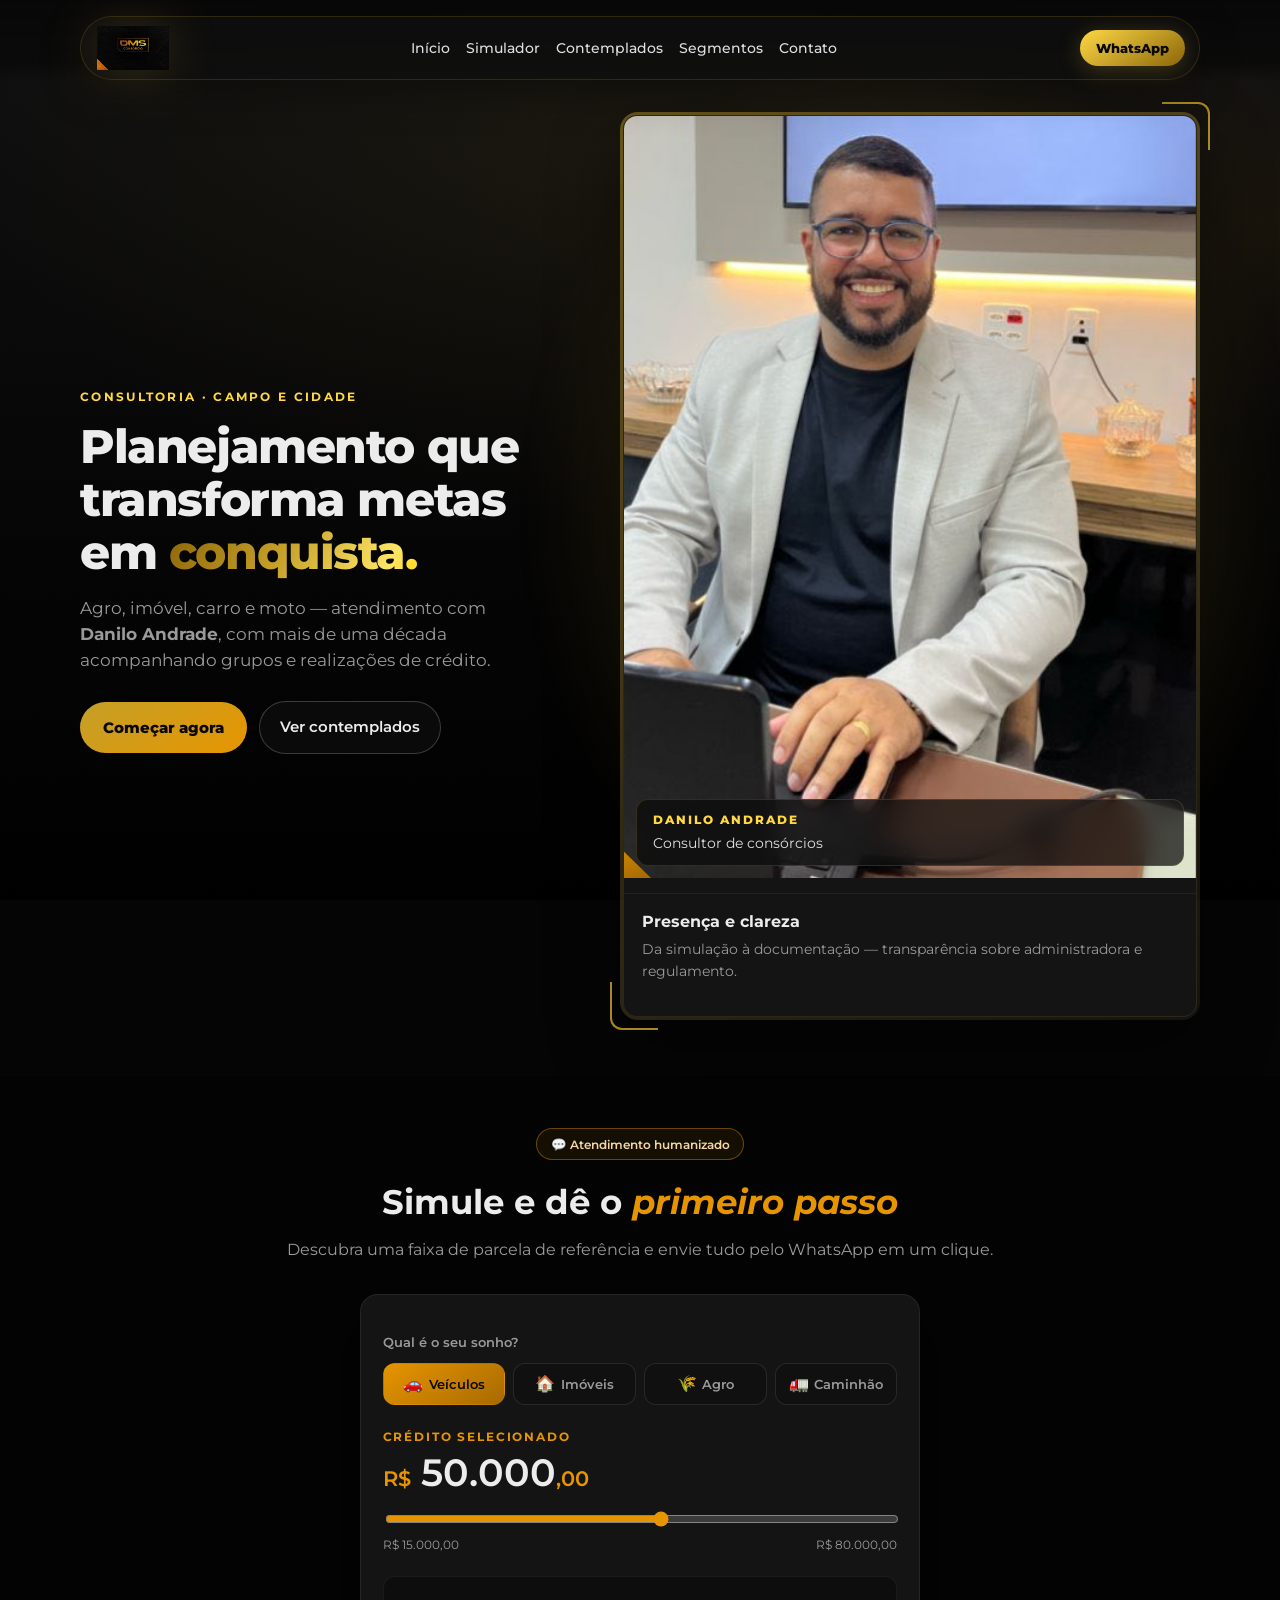
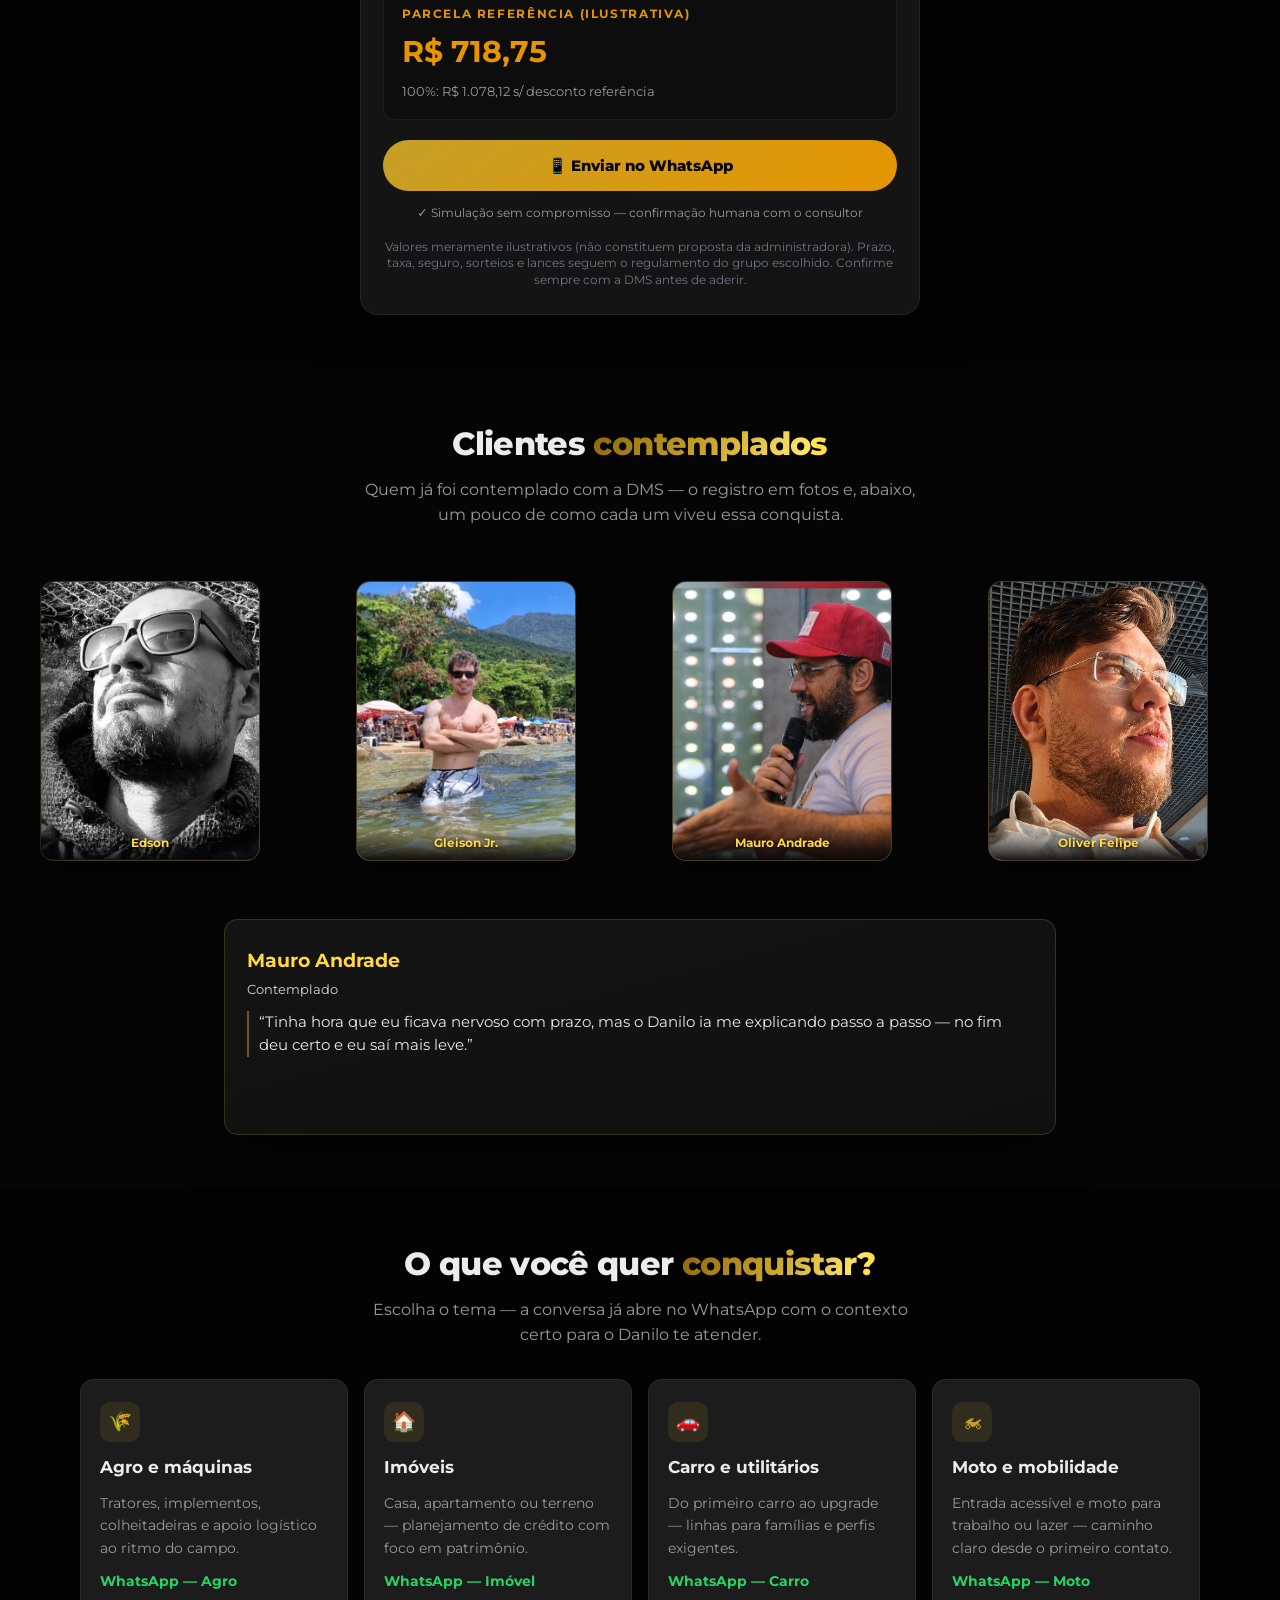
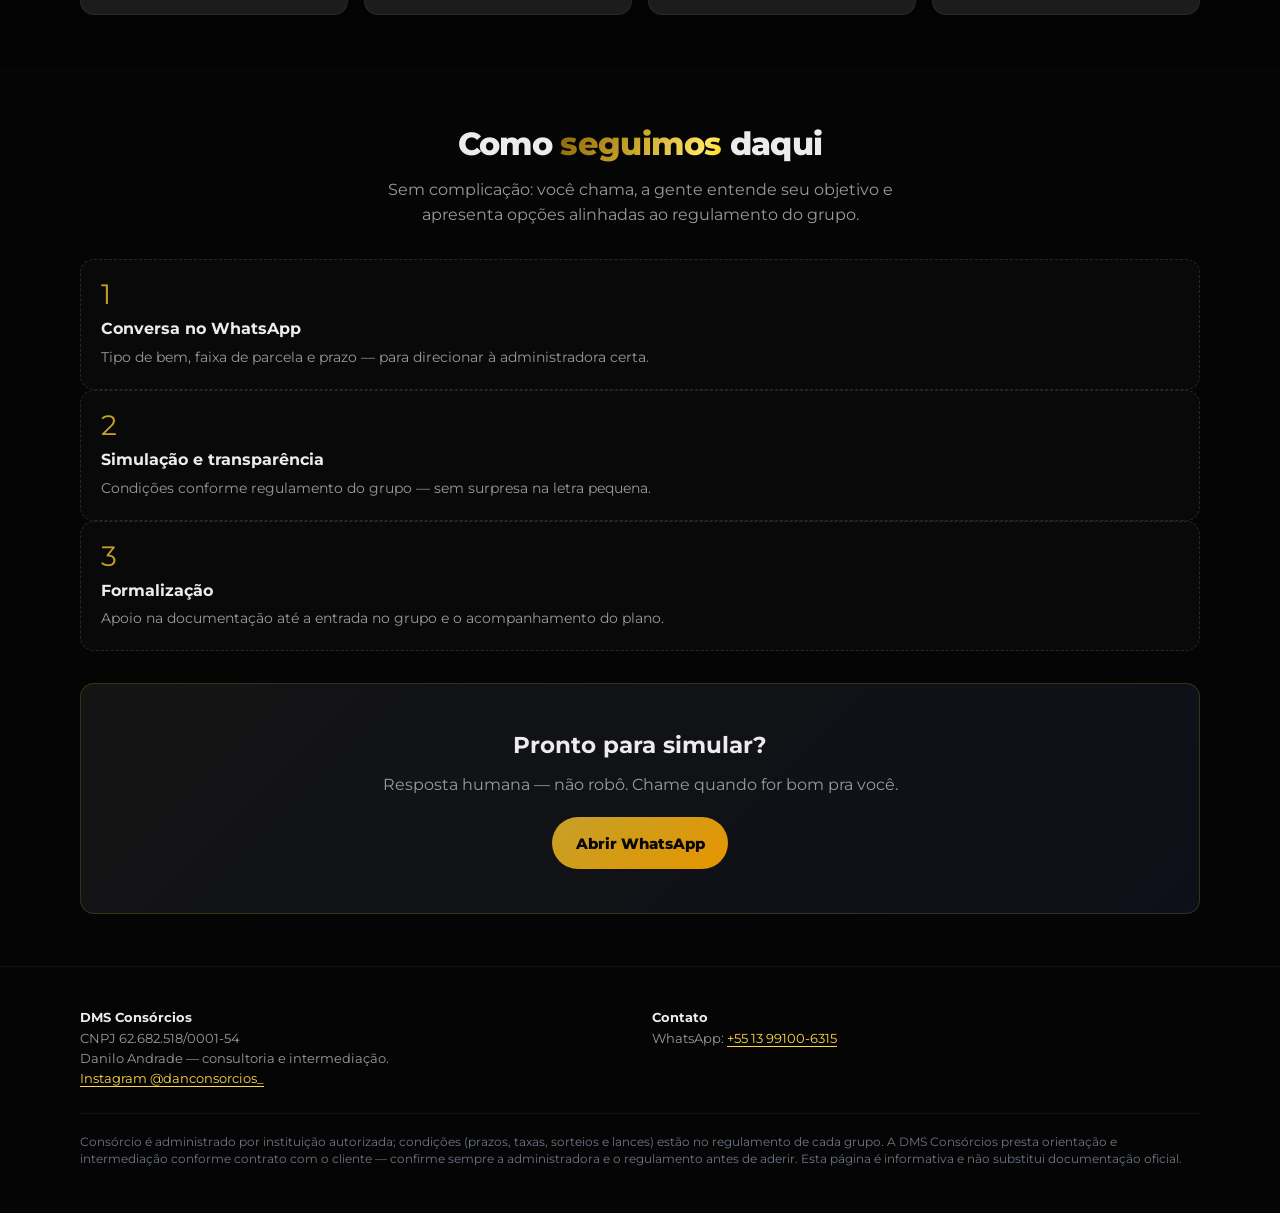
==== commit e7256e00: "Simulador: aba Caminhao com tabela oficial e interpolacao no slider. Co-authored-by: Cursor <cursora" ====
--- a/dms-landing-unico.html
+++ b/dms-landing-unico.html
@@ -570,9 +570,14 @@
       }
       .sim-tabs {
         display: grid;
-        grid-template-columns: repeat(3, 1fr);
+        grid-template-columns: repeat(2, 1fr);
         gap: 0.5rem;
         margin-bottom: 1.5rem;
+      }
+      @media (min-width: 720px) {
+        .sim-tabs {
+          grid-template-columns: repeat(4, 1fr);
+        }
       }
       .sim-tab {
         display: flex;
@@ -1096,6 +1101,9 @@
               </button>
               <button type="button" class="sim-tab" role="tab" data-segment="agro" aria-selected="false">
                 <span class="ic" aria-hidden="true">🌾</span> Agro
+              </button>
+              <button type="button" class="sim-tab" role="tab" data-segment="caminhao" aria-selected="false">
+                <span class="ic" aria-hidden="true">🚛</span> Caminhão
               </button>
             </div>
 
@@ -1450,10 +1458,14 @@
     <script>
       (function () {
         var waBase = "https://wa.me/5513991006315?text=";
+        var caminhaoCredits = [200000, 210000, 220000, 230000, 250000, 270000, 300000, 320000, 350000, 380000];
+        var caminhaoParcelas = [1977.05, 2075.9, 2174.75, 2273.61, 2471.31, 2669.01, 2965.57, 3163.28, 3459.83, 3756.39];
+        var fullOverPromo = 0.0215624 / 0.014375;
         var segments = {
           veiculos: { min: 15000, max: 80000, step: 500, def: 50000, promo: 0.014375, full: 0.0215624, label: "Veículos" },
           imoveis: { min: 100000, max: 500000, step: 5000, def: 200000, promo: 0.0102, full: 0.0153, label: "Imóveis" },
           agro: { min: 80000, max: 400000, step: 5000, def: 150000, promo: 0.0116, full: 0.0174, label: "Agro" },
+          caminhao: { min: 200000, max: 380000, step: 1000, def: 300000, label: "Caminhão", table: true },
         };
         var current = "veiculos";
         var range = document.getElementById("sim-range");
@@ -1471,6 +1483,20 @@
         function fmtBRLInt(n) {
           return Math.round(n).toLocaleString("pt-BR");
         }
+        function parcelaCaminhao(credit) {
+          var c = caminhaoCredits;
+          var p = caminhaoParcelas;
+          if (credit <= c[0]) return p[0];
+          if (credit >= c[c.length - 1]) return p[p.length - 1];
+          var i;
+          for (i = 0; i < c.length - 1; i++) {
+            if (credit >= c[i] && credit <= c[i + 1]) {
+              var t = (credit - c[i]) / (c[i + 1] - c[i]);
+              return p[i] + t * (p[i + 1] - p[i]);
+            }
+          }
+          return p[p.length - 1];
+        }
         function syncSegment(seg) {
           var cfg = segments[seg];
           current = seg;
@@ -1490,10 +1516,20 @@
           creditNum.textContent = fmtBRLInt(credit);
           minL.textContent = "R$ " + fmtBRLInt(parseInt(range.min, 10)) + ",00";
           maxL.textContent = "R$ " + fmtBRLInt(parseInt(range.max, 10)) + ",00";
-          var promo = credit * cfg.promo;
-          var full = credit * cfg.full;
-          promoEl.textContent = "R$ " + fmtBRL(promo);
-          fullEl.textContent = "100%: R$ " + fmtBRL(full) + " s/ desconto referência";
+          var promo;
+          var full;
+          if (cfg.table) {
+            promo = parcelaCaminhao(credit);
+            full = promo * fullOverPromo;
+            promoEl.textContent = "R$ " + fmtBRL(promo);
+            fullEl.textContent =
+              "100% (estim.): R$ " + fmtBRL(full) + " s/ desconto — entre faixas da tabela, proporcional.";
+          } else {
+            promo = credit * cfg.promo;
+            full = credit * cfg.full;
+            promoEl.textContent = "R$ " + fmtBRL(promo);
+            fullEl.textContent = "100%: R$ " + fmtBRL(full) + " s/ desconto referência";
+          }
           var msg =
             "Olá, Danilo — simulação pelo site DMS.%0A%0A" +
             "Segmento: " +
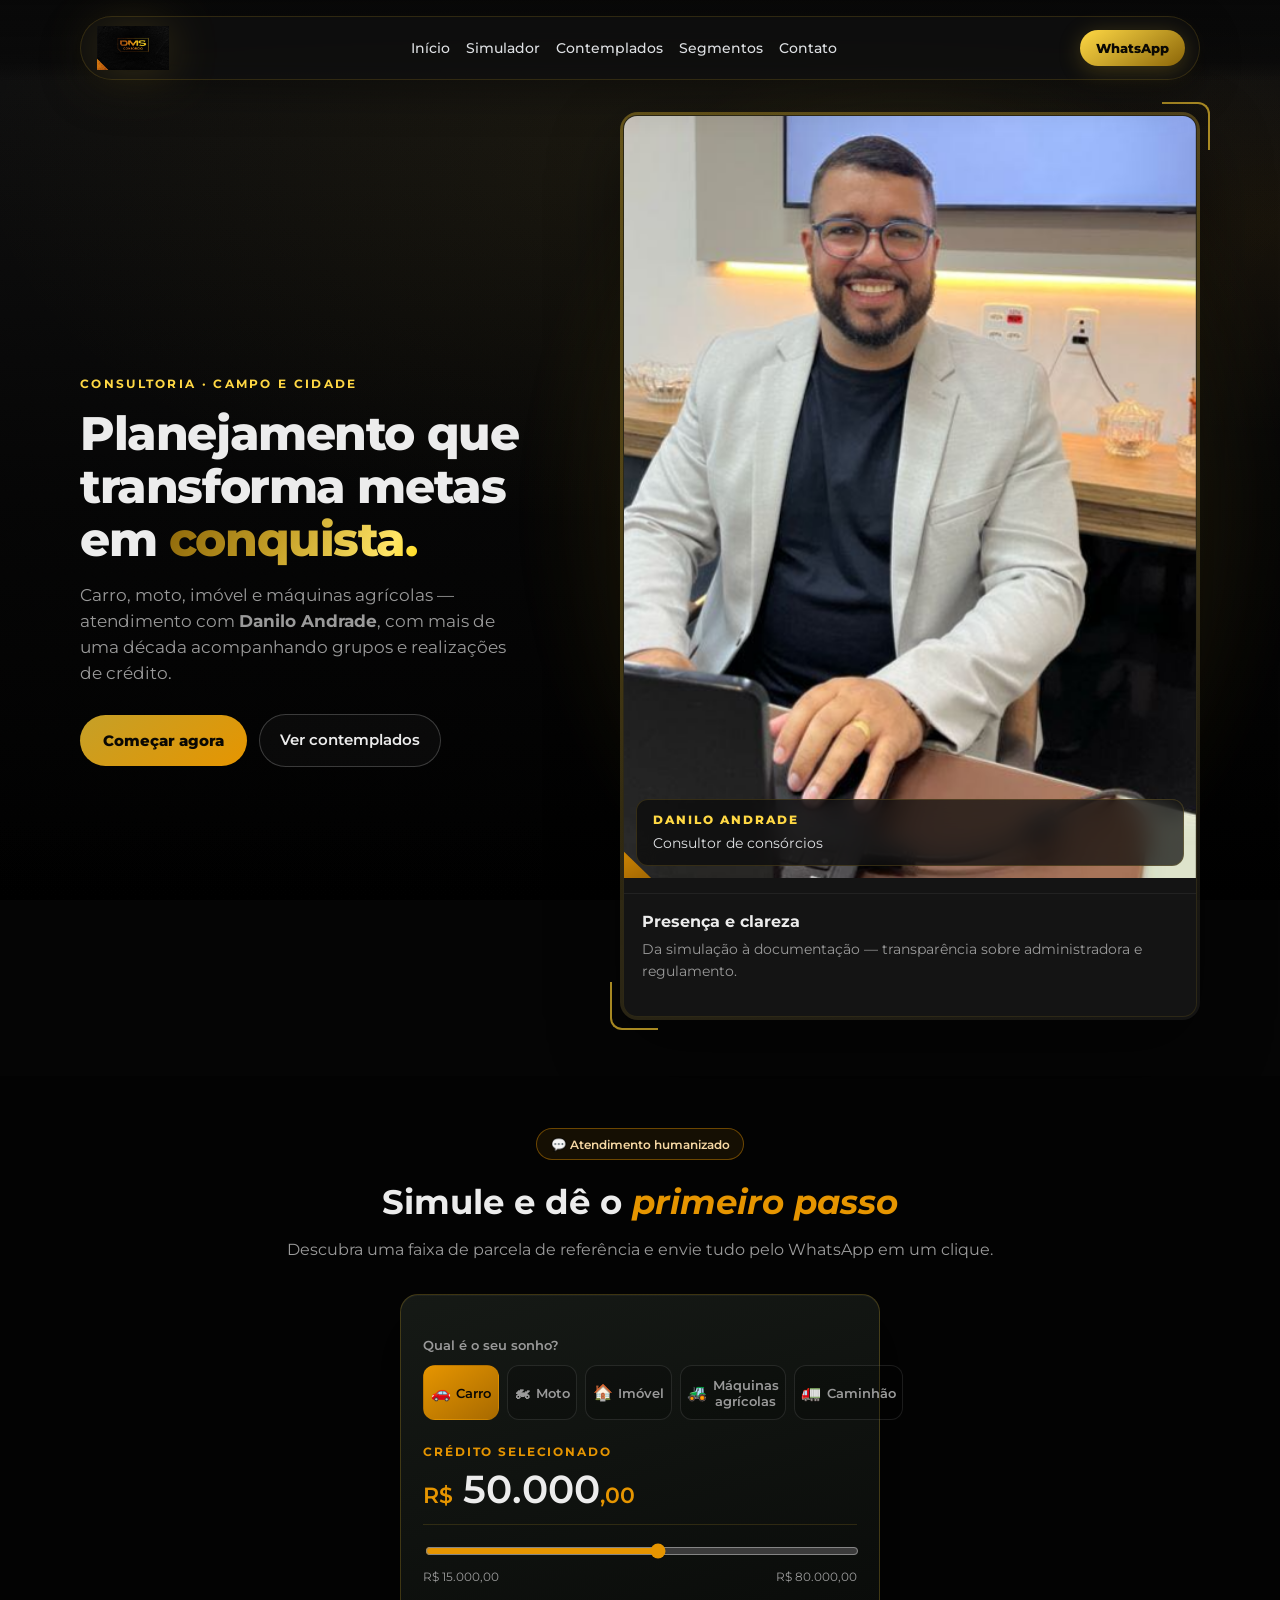
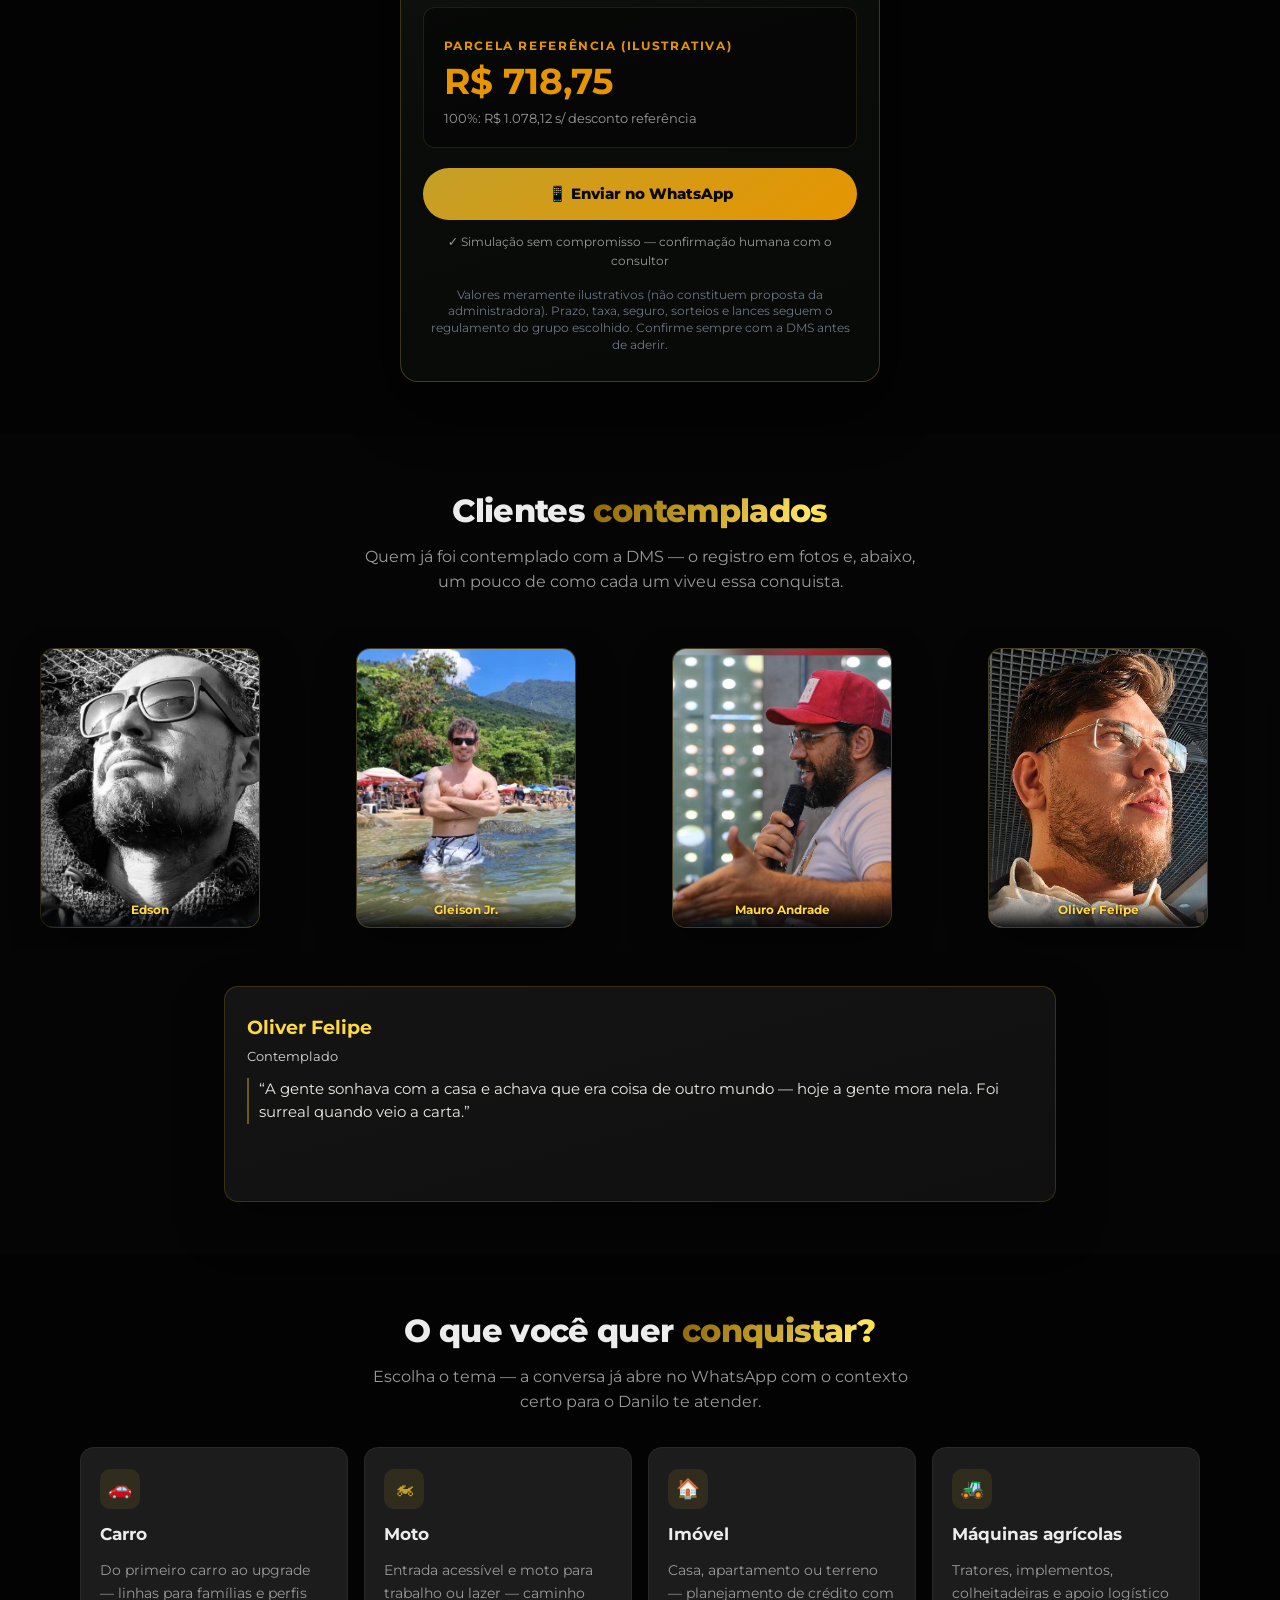
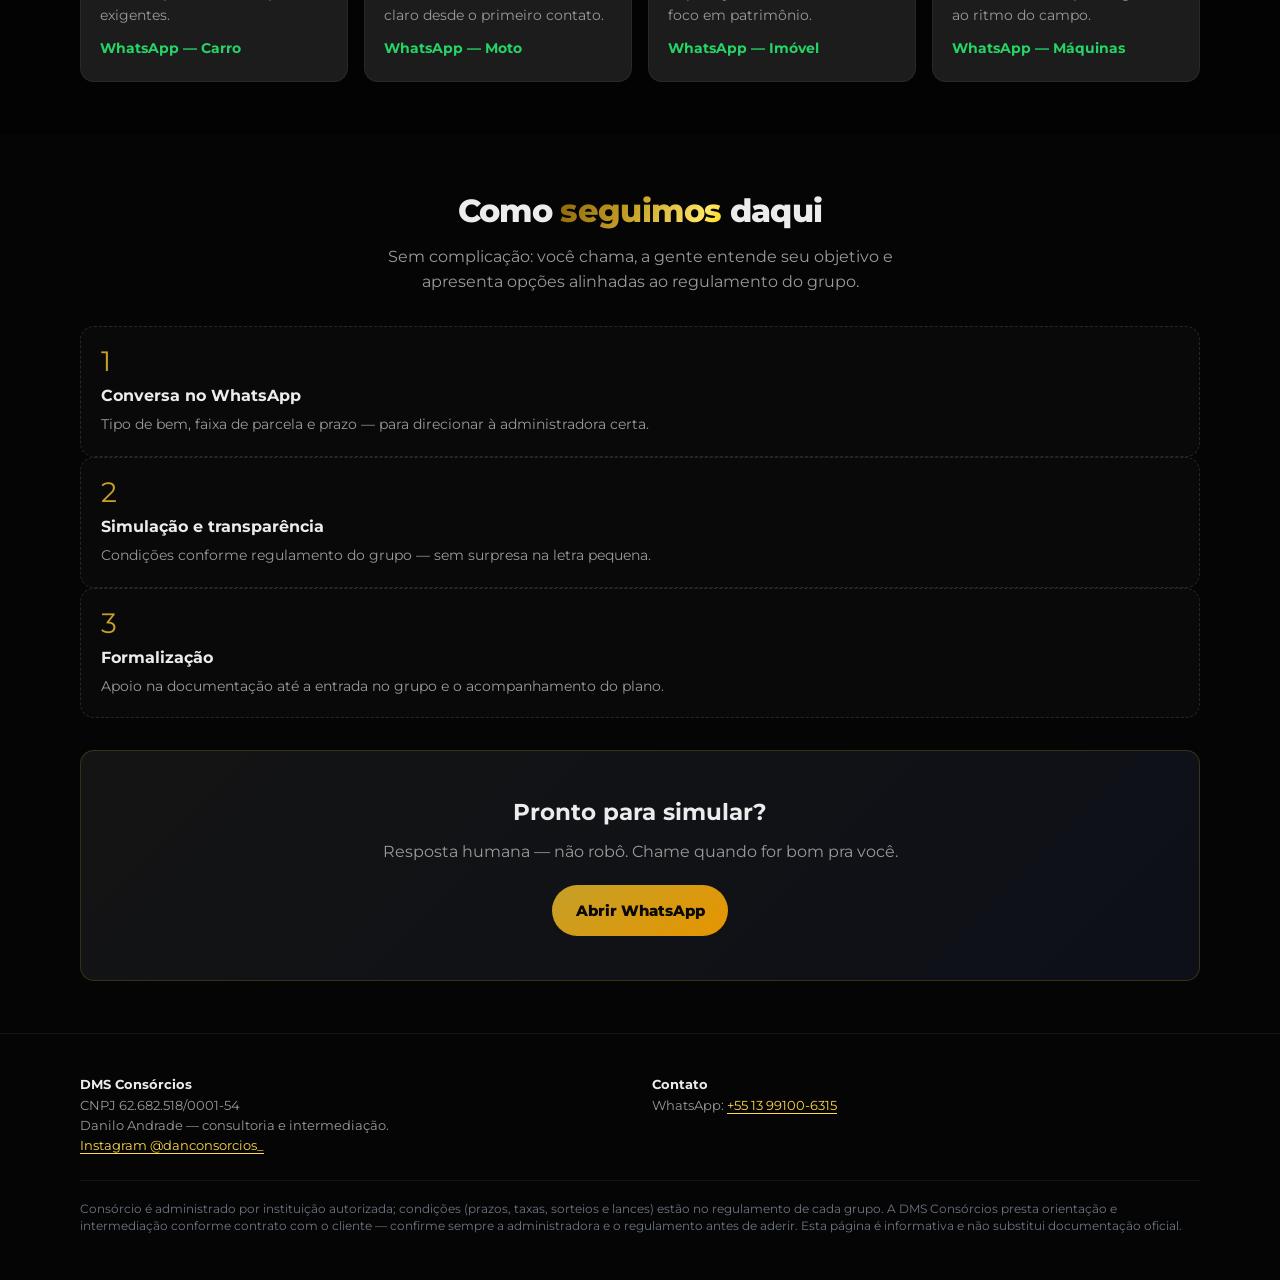
==== commit 51d736f9: "Simulador: ordem carro moto imovel maquinas e caminhao; cartao estilo referencia; segmentos e meta a" ====
--- a/dms-landing-unico.html
+++ b/dms-landing-unico.html
@@ -3,10 +3,10 @@
   <head>
     <meta charset="utf-8" />
     <meta name="viewport" content="width=device-width, initial-scale=1" />
-    <title>DMS Consórcios — Agro, carro, moto e imóvel</title>
+    <title>DMS Consórcios — Carro, moto, imóvel e máquinas agrícolas</title>
     <meta
       name="description"
-      content="DMS Consórcios: consórcio para agro, carro, moto e imóvel. Fale com Danilo Andrade no WhatsApp."
+      content="DMS Consórcios: carro, moto, imóvel e máquinas agrícolas. Fale com Danilo Andrade no WhatsApp."
     />
     <!-- Imagens: pasta assets/ na MESMA pasta deste arquivo. Se aparecer "DA" no lugar da foto, o caminho está errado (ex.: só o .html na Área de trabalho sem copiar assets/). -->
     <link rel="preconnect" href="https://fonts.googleapis.com" />
@@ -554,13 +554,13 @@
         font-size: 0.98rem;
       }
       .sim-card {
-        max-width: 560px;
+        max-width: min(100%, 480px);
         margin: 0 auto;
-        padding: 1.5rem 1.35rem 1.6rem;
+        padding: 1.65rem 1.4rem 1.75rem;
         border-radius: calc(var(--radius) + 4px);
-        background: var(--bg-panel);
-        border: 1px solid rgba(255, 255, 255, 0.07);
-        box-shadow: 0 24px 60px rgba(0, 0, 0, 0.35);
+        background: linear-gradient(165deg, rgba(22, 26, 22, 0.98) 0%, rgba(10, 12, 10, 0.99) 55%, rgba(8, 10, 8, 1) 100%);
+        border: 1px solid rgba(197, 160, 40, 0.28);
+        box-shadow: 0 24px 60px rgba(0, 0, 0, 0.35), inset 0 1px 0 rgba(255, 255, 255, 0.04);
       }
       .sim-label {
         font-size: 0.82rem;
@@ -574,9 +574,14 @@
         gap: 0.5rem;
         margin-bottom: 1.5rem;
       }
-      @media (min-width: 720px) {
+      @media (min-width: 520px) {
         .sim-tabs {
-          grid-template-columns: repeat(4, 1fr);
+          grid-template-columns: repeat(3, 1fr);
+        }
+      }
+      @media (min-width: 960px) {
+        .sim-tabs {
+          grid-template-columns: repeat(5, 1fr);
         }
       }
       .sim-tab {
@@ -615,8 +620,8 @@
       }
       .sim-credit-val {
         font-family: var(--font-display);
-        font-size: clamp(1.85rem, 5vw, 2.35rem);
-        margin: 0 0 1rem;
+        font-size: clamp(1.95rem, 5.2vw, 2.45rem);
+        margin: 0 0 0.85rem;
         line-height: 1.1;
       }
       .sim-credit-val .prefix,
@@ -628,6 +633,11 @@
       .sim-credit-val .num {
         color: var(--text);
         font-weight: 600;
+      }
+      .sim-range-wrap {
+        padding-top: 1rem;
+        margin-bottom: 0.15rem;
+        border-top: 1px solid rgba(197, 160, 40, 0.18);
       }
       input[type="range"].sim-range {
         width: 100%;
@@ -642,10 +652,10 @@
         margin-bottom: 1.35rem;
       }
       .sim-result {
-        padding: 1.1rem 1.15rem;
+        padding: 1.15rem 1.2rem 1.2rem;
         border-radius: 12px;
-        background: rgba(0, 0, 0, 0.35);
-        border: 1px solid rgba(255, 255, 255, 0.06);
+        background: rgba(0, 0, 0, 0.42);
+        border: 1px solid rgba(197, 160, 40, 0.15);
         margin-bottom: 1.25rem;
       }
       .sim-result-label {
@@ -657,10 +667,11 @@
       }
       .sim-result-val {
         font-family: var(--font-display);
-        font-size: 1.85rem;
+        font-size: clamp(1.9rem, 4.8vw, 2.25rem);
         font-weight: 700;
         color: var(--accent-orange);
-        margin: 0 0 0.35rem;
+        margin: 0 0 0.4rem;
+        line-height: 1.1;
       }
       .sim-result-note {
         margin: 0;
@@ -1026,8 +1037,8 @@
             <p class="eyebrow">Consultoria · campo e cidade</p>
             <h1 id="hero-title">Planejamento que transforma metas em <span class="hl">conquista.</span></h1>
             <p class="hero-lead">
-              Agro, imóvel, carro e moto — atendimento com <strong>Danilo Andrade</strong>, com mais de uma década
-              acompanhando grupos e realizações de crédito.
+              Carro, moto, imóvel e máquinas agrícolas — atendimento com <strong>Danilo Andrade</strong>, com mais de
+              uma década acompanhando grupos e realizações de crédito.
             </p>
             <div class="hero-actions">
               <a
@@ -1093,14 +1104,17 @@
           <div class="sim-card">
             <p class="sim-label" id="sim-dream-label">Qual é o seu sonho?</p>
             <div class="sim-tabs" role="tablist" aria-labelledby="sim-dream-label">
-              <button type="button" class="sim-tab" role="tab" data-segment="veiculos" aria-selected="true">
-                <span class="ic" aria-hidden="true">🚗</span> Veículos
+              <button type="button" class="sim-tab" role="tab" data-segment="carro" aria-selected="true">
+                <span class="ic" aria-hidden="true">🚗</span> Carro
+              </button>
+              <button type="button" class="sim-tab" role="tab" data-segment="moto" aria-selected="false">
+                <span class="ic" aria-hidden="true">🏍</span> Moto
               </button>
               <button type="button" class="sim-tab" role="tab" data-segment="imoveis" aria-selected="false">
-                <span class="ic" aria-hidden="true">🏠</span> Imóveis
+                <span class="ic" aria-hidden="true">🏠</span> Imóvel
               </button>
               <button type="button" class="sim-tab" role="tab" data-segment="agro" aria-selected="false">
-                <span class="ic" aria-hidden="true">🌾</span> Agro
+                <span class="ic" aria-hidden="true">🚜</span> Máquinas agrícolas
               </button>
               <button type="button" class="sim-tab" role="tab" data-segment="caminhao" aria-selected="false">
                 <span class="ic" aria-hidden="true">🚛</span> Caminhão
@@ -1112,11 +1126,13 @@
               <span class="prefix">R$</span> <span class="num" id="sim-credit-num">50.000</span
               ><span class="suffix">,00</span>
             </p>
-            <label class="sr-only" for="sim-range">Valor do crédito</label>
-            <input type="range" class="sim-range" id="sim-range" min="15000" max="80000" step="500" value="50000" />
-            <div class="sim-range-labels">
-              <span id="sim-min-label">R$ 15.000,00</span>
-              <span id="sim-max-label">R$ 80.000,00</span>
+            <div class="sim-range-wrap">
+              <label class="sr-only" for="sim-range">Valor do crédito</label>
+              <input type="range" class="sim-range" id="sim-range" min="15000" max="80000" step="500" value="50000" />
+              <div class="sim-range-labels">
+                <span id="sim-min-label">R$ 15.000,00</span>
+                <span id="sim-max-label">R$ 80.000,00</span>
+              </div>
             </div>
 
             <div class="sim-result">
@@ -1343,30 +1359,8 @@
           </p>
           <div class="pillars">
             <article class="pillar">
-              <div class="pillar-icon" aria-hidden="true">🌾</div>
-              <h3>Agro e máquinas</h3>
-              <p>Tratores, implementos, colheitadeiras e apoio logístico ao ritmo do campo.</p>
-              <a
-                href="https://wa.me/5513991006315?text=Ol%C3%A1%2C%20Danilo%2C%20vim%20pelo%20site%20DMS%20%E2%80%94%20cons%C3%B3rcio%20%2F%20AGRO%20(m%C3%A1quina%20ou%20implemento)."
-                target="_blank"
-                rel="noopener noreferrer"
-                >WhatsApp — Agro</a
-              >
-            </article>
-            <article class="pillar">
-              <div class="pillar-icon" aria-hidden="true">🏠</div>
-              <h3>Imóveis</h3>
-              <p>Casa, apartamento ou terreno — planejamento de crédito com foco em patrimônio.</p>
-              <a
-                href="https://wa.me/5513991006315?text=Ol%C3%A1%2C%20Danilo%2C%20vim%20pelo%20site%20DMS%20%E2%80%94%20cons%C3%B3rcio%20IM%C3%93VEL."
-                target="_blank"
-                rel="noopener noreferrer"
-                >WhatsApp — Imóvel</a
-              >
-            </article>
-            <article class="pillar">
               <div class="pillar-icon" aria-hidden="true">🚗</div>
-              <h3>Carro e utilitários</h3>
+              <h3>Carro</h3>
               <p>Do primeiro carro ao upgrade — linhas para famílias e perfis exigentes.</p>
               <a
                 href="https://wa.me/5513991006315?text=Ol%C3%A1%2C%20Danilo%2C%20vim%20pelo%20site%20DMS%20%E2%80%94%20cons%C3%B3rcio%20CARRO."
@@ -1377,13 +1371,35 @@
             </article>
             <article class="pillar">
               <div class="pillar-icon" aria-hidden="true">🏍</div>
-              <h3>Moto e mobilidade</h3>
+              <h3>Moto</h3>
               <p>Entrada acessível e moto para trabalho ou lazer — caminho claro desde o primeiro contato.</p>
               <a
                 href="https://wa.me/5513991006315?text=Ol%C3%A1%2C%20Danilo%2C%20vim%20pelo%20site%20DMS%20%E2%80%94%20cons%C3%B3rcio%20MOTO."
                 target="_blank"
                 rel="noopener noreferrer"
                 >WhatsApp — Moto</a
+              >
+            </article>
+            <article class="pillar">
+              <div class="pillar-icon" aria-hidden="true">🏠</div>
+              <h3>Imóvel</h3>
+              <p>Casa, apartamento ou terreno — planejamento de crédito com foco em patrimônio.</p>
+              <a
+                href="https://wa.me/5513991006315?text=Ol%C3%A1%2C%20Danilo%2C%20vim%20pelo%20site%20DMS%20%E2%80%94%20cons%C3%B3rcio%20IM%C3%93VEL."
+                target="_blank"
+                rel="noopener noreferrer"
+                >WhatsApp — Imóvel</a
+              >
+            </article>
+            <article class="pillar">
+              <div class="pillar-icon" aria-hidden="true">🚜</div>
+              <h3>Máquinas agrícolas</h3>
+              <p>Tratores, implementos, colheitadeiras e apoio logístico ao ritmo do campo.</p>
+              <a
+                href="https://wa.me/5513991006315?text=Ol%C3%A1%2C%20Danilo%2C%20vim%20pelo%20site%20DMS%20%E2%80%94%20cons%C3%B3rcio%20%2F%20AGRO%20(m%C3%A1quina%20ou%20implemento)."
+                target="_blank"
+                rel="noopener noreferrer"
+                >WhatsApp — Máquinas</a
               >
             </article>
           </div>
@@ -1462,12 +1478,13 @@
         var caminhaoParcelas = [1977.05, 2075.9, 2174.75, 2273.61, 2471.31, 2669.01, 2965.57, 3163.28, 3459.83, 3756.39];
         var fullOverPromo = 0.0215624 / 0.014375;
         var segments = {
-          veiculos: { min: 15000, max: 80000, step: 500, def: 50000, promo: 0.014375, full: 0.0215624, label: "Veículos" },
-          imoveis: { min: 100000, max: 500000, step: 5000, def: 200000, promo: 0.0102, full: 0.0153, label: "Imóveis" },
-          agro: { min: 80000, max: 400000, step: 5000, def: 150000, promo: 0.0116, full: 0.0174, label: "Agro" },
+          carro: { min: 15000, max: 80000, step: 500, def: 50000, promo: 0.014375, full: 0.0215624, label: "Carro" },
+          moto: { min: 15000, max: 80000, step: 500, def: 30000, promo: 0.014375, full: 0.0215624, label: "Moto" },
+          imoveis: { min: 100000, max: 500000, step: 5000, def: 200000, promo: 0.0102, full: 0.0153, label: "Imóvel" },
+          agro: { min: 80000, max: 400000, step: 5000, def: 150000, promo: 0.0116, full: 0.0174, label: "Máquinas agrícolas" },
           caminhao: { min: 200000, max: 380000, step: 1000, def: 300000, label: "Caminhão", table: true },
         };
-        var current = "veiculos";
+        var current = "carro";
         var range = document.getElementById("sim-range");
         var tabs = document.querySelectorAll(".sim-tab");
         var creditNum = document.getElementById("sim-credit-num");
@@ -1550,7 +1567,7 @@
           });
         });
         range.addEventListener("input", update);
-        syncSegment("veiculos");
+        syncSegment("carro");
       })();
     </script>
     <script>
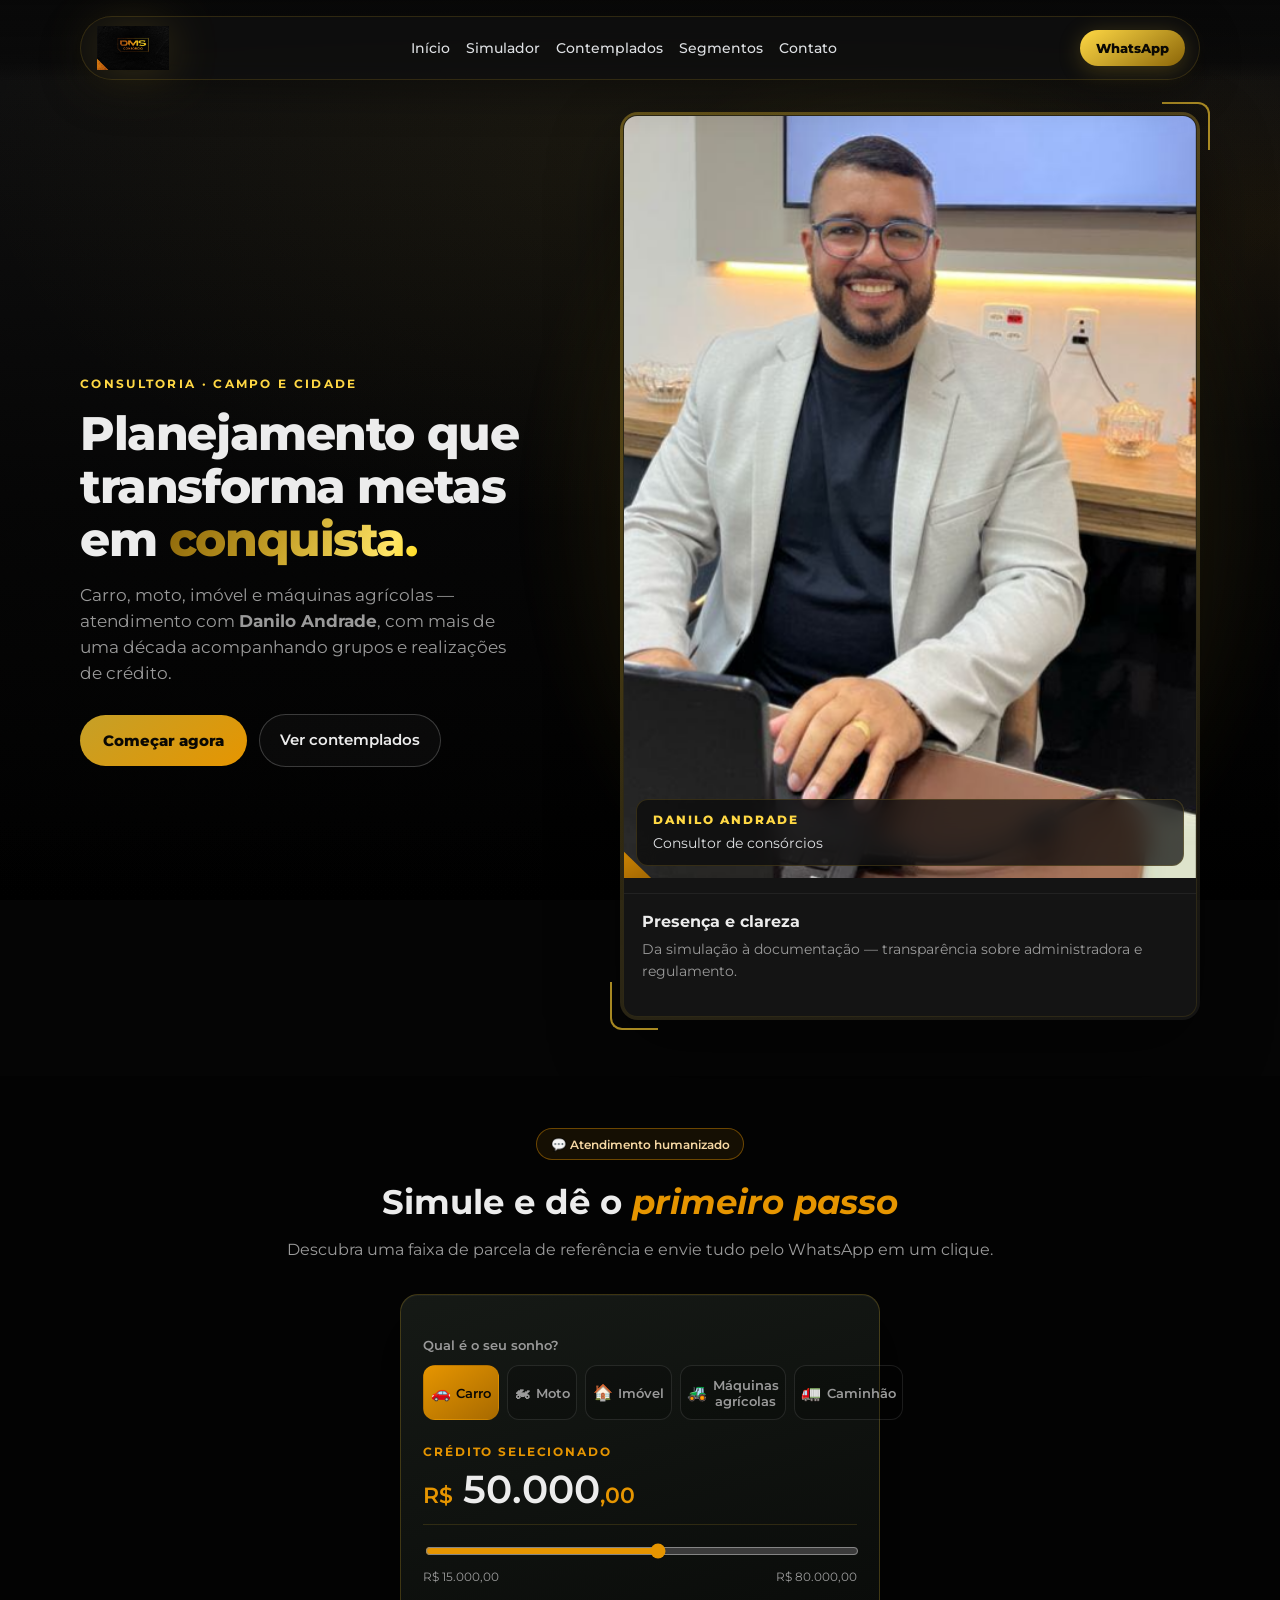
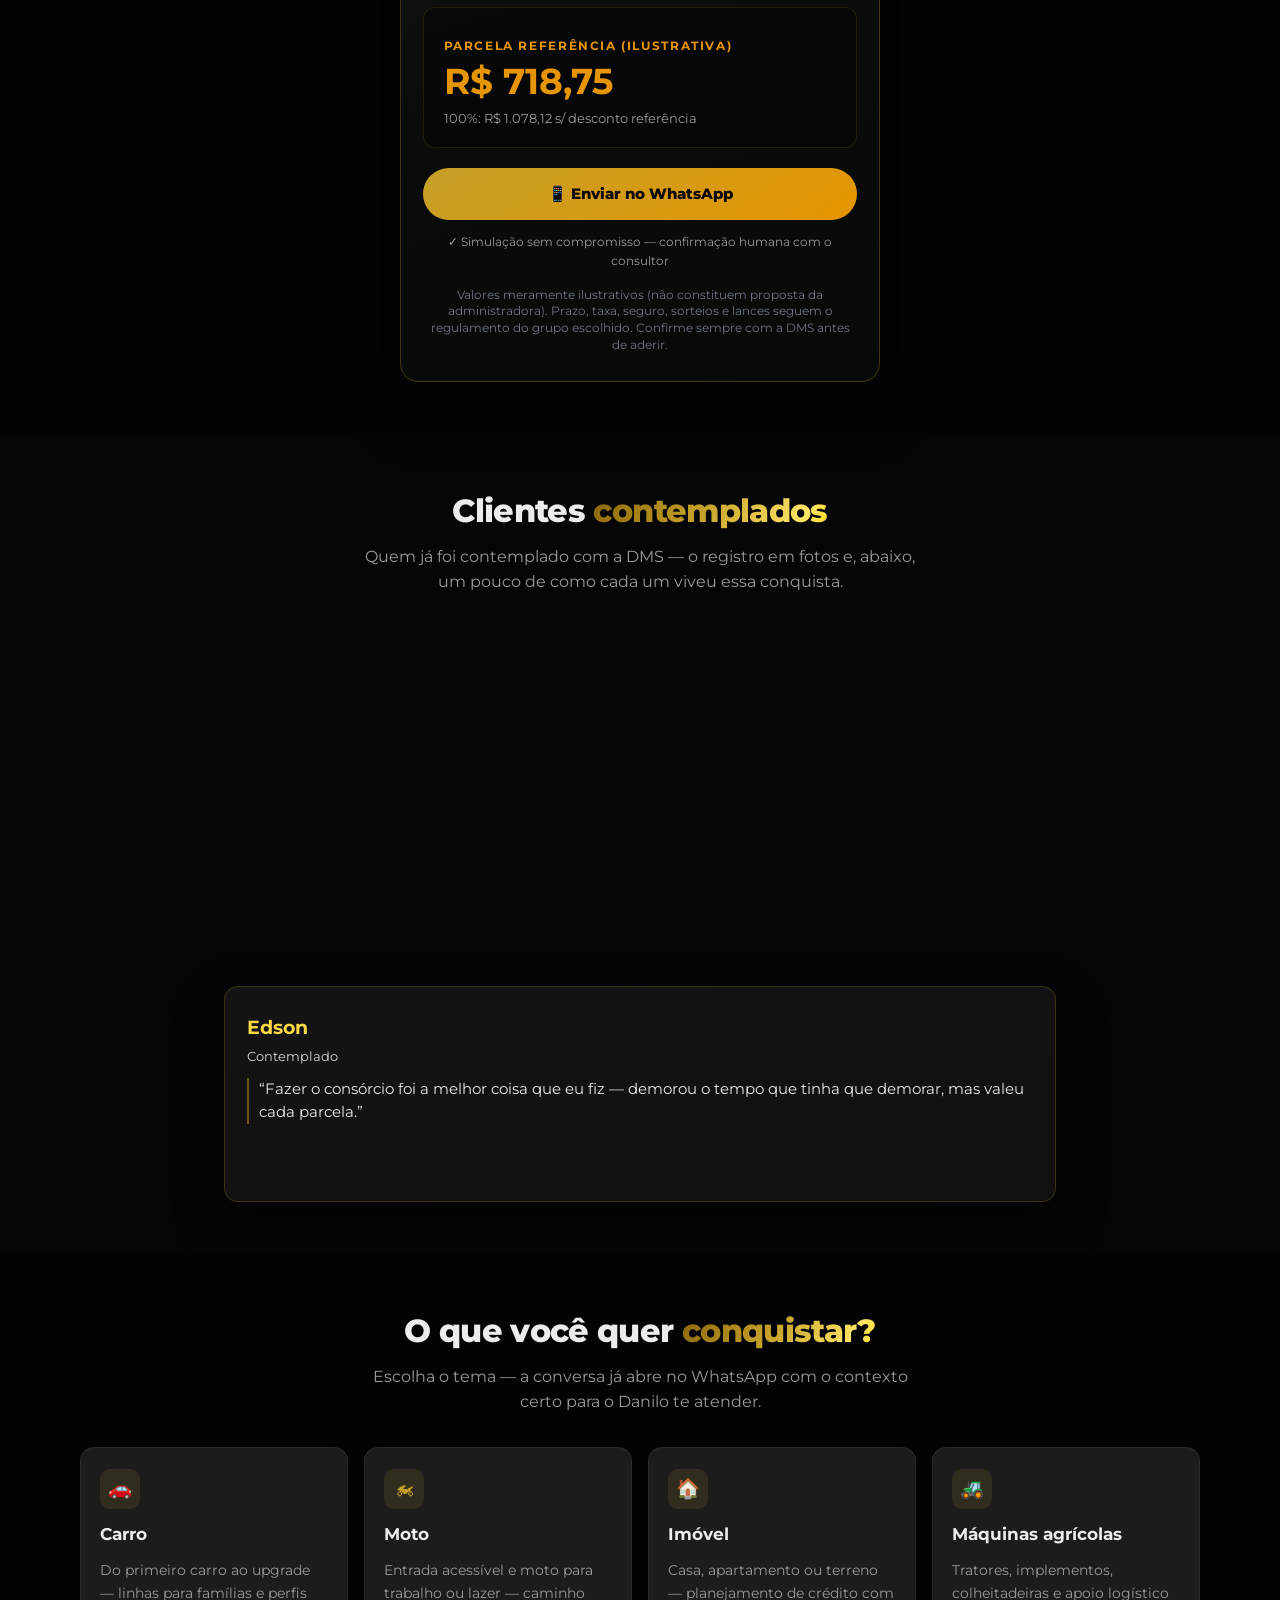
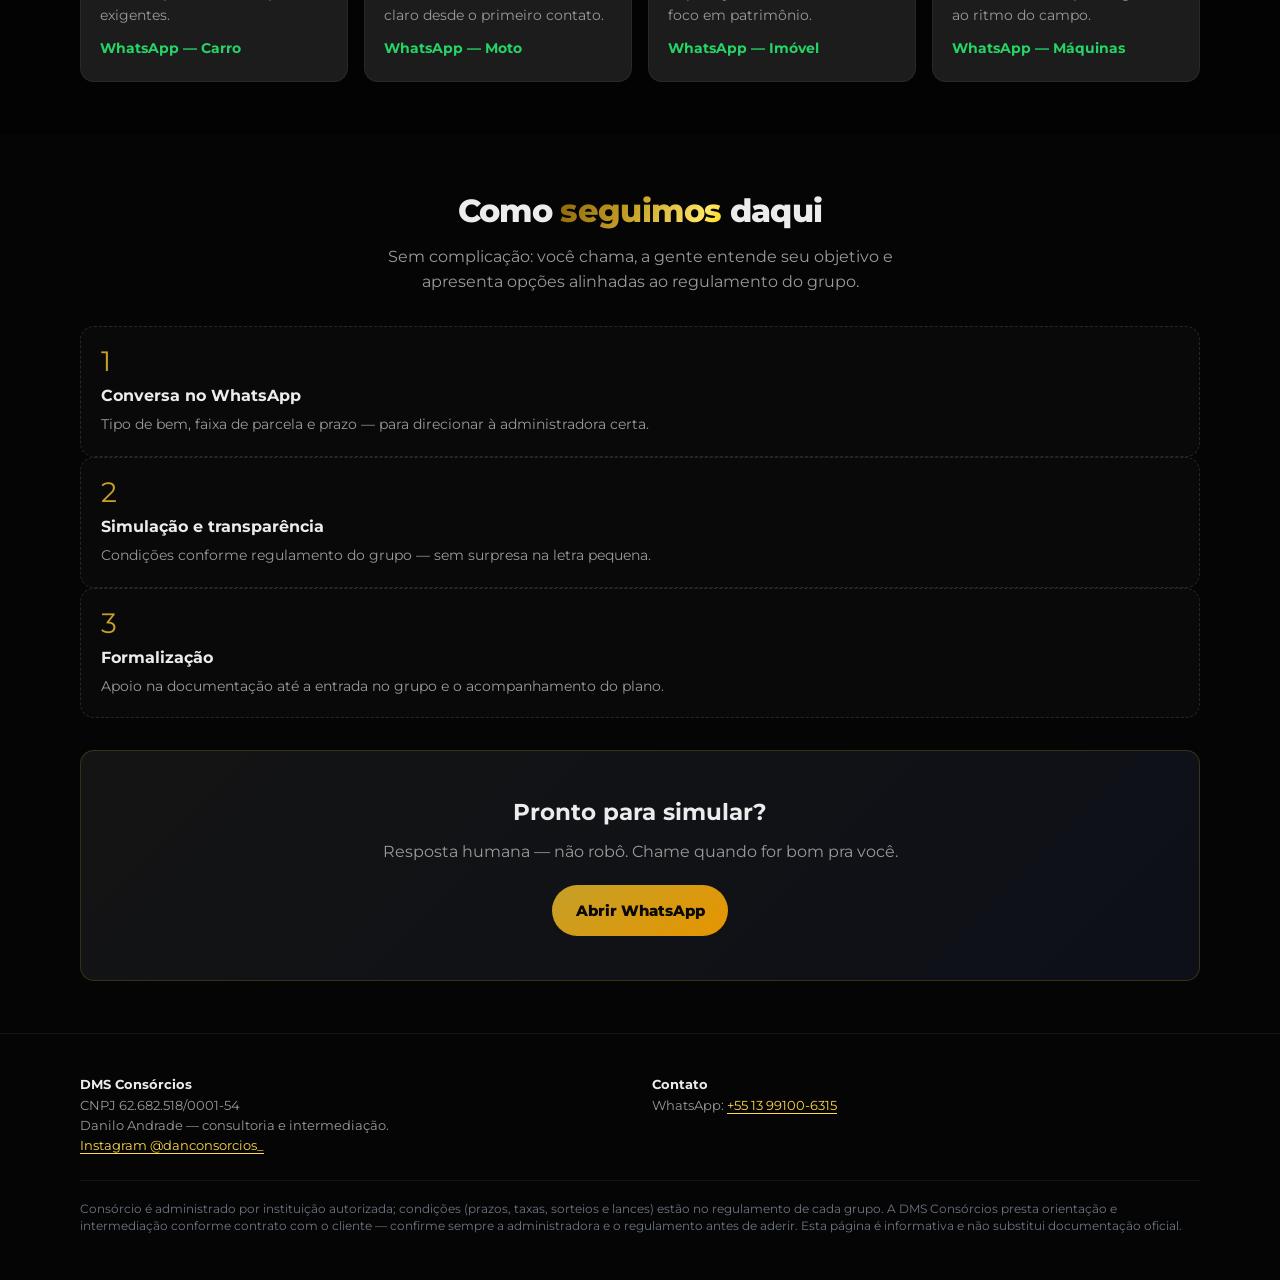
==== commit 6c18d104: "Simulador imovel: tabela do print (meia parcela) com interpolacao. Co-authored-by: Cursor <cursorage" ====
--- a/dms-landing-unico.html
+++ b/dms-landing-unico.html
@@ -1136,7 +1136,7 @@
             </div>
 
             <div class="sim-result">
-              <p class="sim-result-label">PARCELA REFERÊNCIA (ILUSTRATIVA)</p>
+              <p class="sim-result-label" id="sim-result-label">PARCELA REFERÊNCIA (ILUSTRATIVA)</p>
               <p class="sim-result-val" id="sim-parcela-promo">R$ 0,00</p>
               <p class="sim-result-note" id="sim-parcela-full">100%: R$ 0,00 s/ desconto referência</p>
             </div>
@@ -1476,11 +1476,14 @@
         var waBase = "https://wa.me/5513991006315?text=";
         var caminhaoCredits = [200000, 210000, 220000, 230000, 250000, 270000, 300000, 320000, 350000, 380000];
         var caminhaoParcelas = [1977.05, 2075.9, 2174.75, 2273.61, 2471.31, 2669.01, 2965.57, 3163.28, 3459.83, 3756.39];
+        /* Carta p/ imóvel (print): crédito × meia parcela */
+        var imovelCredits = [110000, 150000, 300000, 400000, 500000];
+        var imovelMeiaParcelas = [280, 382, 767, 1014, 1268];
         var fullOverPromo = 0.0215624 / 0.014375;
         var segments = {
           carro: { min: 15000, max: 80000, step: 500, def: 50000, promo: 0.014375, full: 0.0215624, label: "Carro" },
           moto: { min: 15000, max: 80000, step: 500, def: 30000, promo: 0.014375, full: 0.0215624, label: "Moto" },
-          imoveis: { min: 100000, max: 500000, step: 5000, def: 200000, promo: 0.0102, full: 0.0153, label: "Imóvel" },
+          imoveis: { min: 110000, max: 500000, step: 5000, def: 300000, label: "Imóvel", imovelTable: true },
           agro: { min: 80000, max: 400000, step: 5000, def: 150000, promo: 0.0116, full: 0.0174, label: "Máquinas agrícolas" },
           caminhao: { min: 200000, max: 380000, step: 1000, def: 300000, label: "Caminhão", table: true },
         };
@@ -1492,6 +1495,7 @@
         var maxL = document.getElementById("sim-max-label");
         var promoEl = document.getElementById("sim-parcela-promo");
         var fullEl = document.getElementById("sim-parcela-full");
+        var resultLabel = document.getElementById("sim-result-label");
         var waBtn = document.getElementById("sim-wa-btn");
 
         function fmtBRL(n) {
@@ -1500,9 +1504,7 @@
         function fmtBRLInt(n) {
           return Math.round(n).toLocaleString("pt-BR");
         }
-        function parcelaCaminhao(credit) {
-          var c = caminhaoCredits;
-          var p = caminhaoParcelas;
+        function parcelaInterpolada(credit, c, p) {
           if (credit <= c[0]) return p[0];
           if (credit >= c[c.length - 1]) return p[p.length - 1];
           var i;
@@ -1535,18 +1537,28 @@
           maxL.textContent = "R$ " + fmtBRLInt(parseInt(range.max, 10)) + ",00";
           var promo;
           var full;
-          if (cfg.table) {
-            promo = parcelaCaminhao(credit);
+          if (cfg.imovelTable) {
+            promo = parcelaInterpolada(credit, imovelCredits, imovelMeiaParcelas);
+            full = promo * 2;
+            resultLabel.textContent = "MEIA PARCELA (ILUSTRATIVA)";
+            promoEl.textContent = "R$ " + fmtBRL(promo);
+            fullEl.textContent =
+              "Parcela integral estimada: R$ " + fmtBRL(full) + " (2× meia — proporcional entre faixas da tabela).";
+          } else if (cfg.table) {
+            promo = parcelaInterpolada(credit, caminhaoCredits, caminhaoParcelas);
             full = promo * fullOverPromo;
+            resultLabel.textContent = "PARCELA REFERÊNCIA (ILUSTRATIVA)";
             promoEl.textContent = "R$ " + fmtBRL(promo);
             fullEl.textContent =
               "100% (estim.): R$ " + fmtBRL(full) + " s/ desconto — entre faixas da tabela, proporcional.";
           } else {
             promo = credit * cfg.promo;
             full = credit * cfg.full;
+            resultLabel.textContent = "PARCELA REFERÊNCIA (ILUSTRATIVA)";
             promoEl.textContent = "R$ " + fmtBRL(promo);
             fullEl.textContent = "100%: R$ " + fmtBRL(full) + " s/ desconto referência";
           }
+          var msgParcela = cfg.imovelTable ? "Meia parcela ilustrativa" : "Parcela ilustrativa";
           var msg =
             "Olá, Danilo — simulação pelo site DMS.%0A%0A" +
             "Segmento: " +
@@ -1555,7 +1567,8 @@
             "Crédito alvo (referência): R$ " +
             fmtBRLInt(credit) +
             "%0A" +
-            "Parcela ilustrativa: R$ " +
+            msgParcela +
+            ": R$ " +
             fmtBRL(promo) +
             "%0A%0A" +
             "Quero confirmar condições reais com você.";
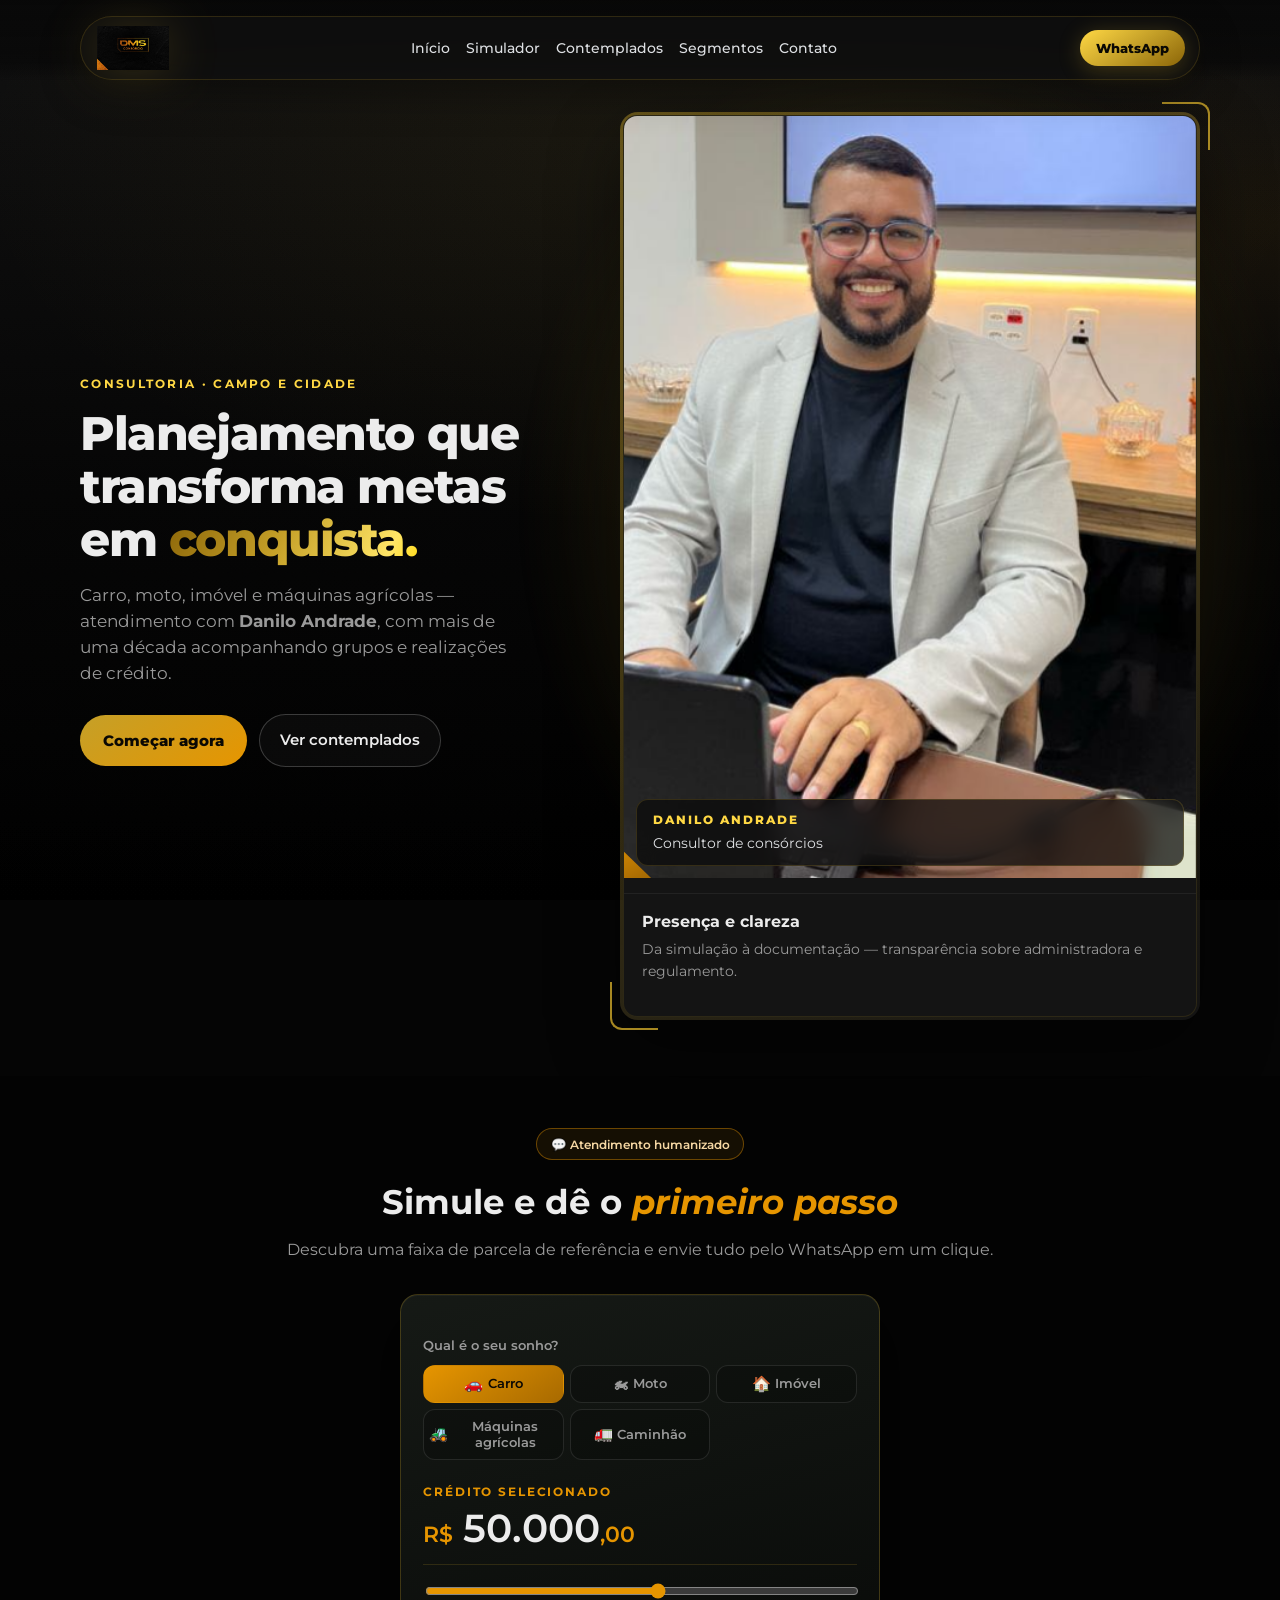
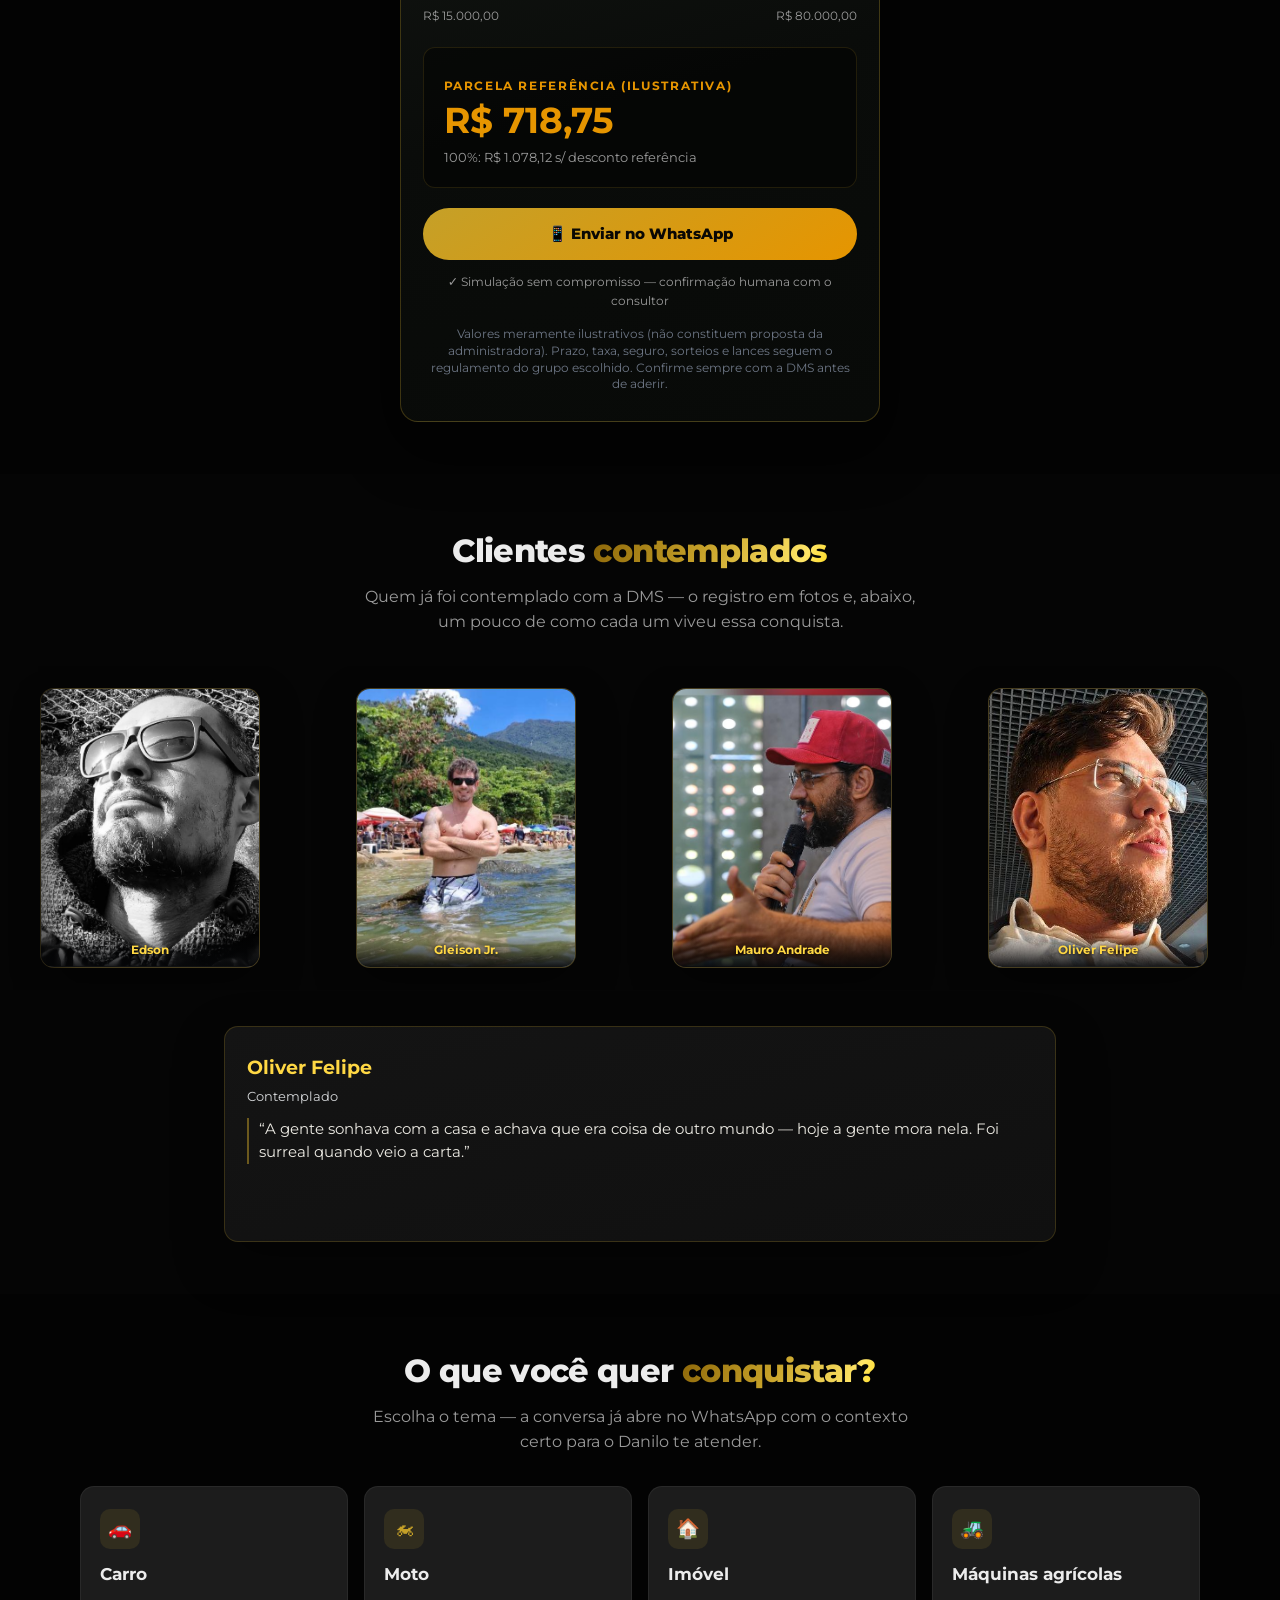
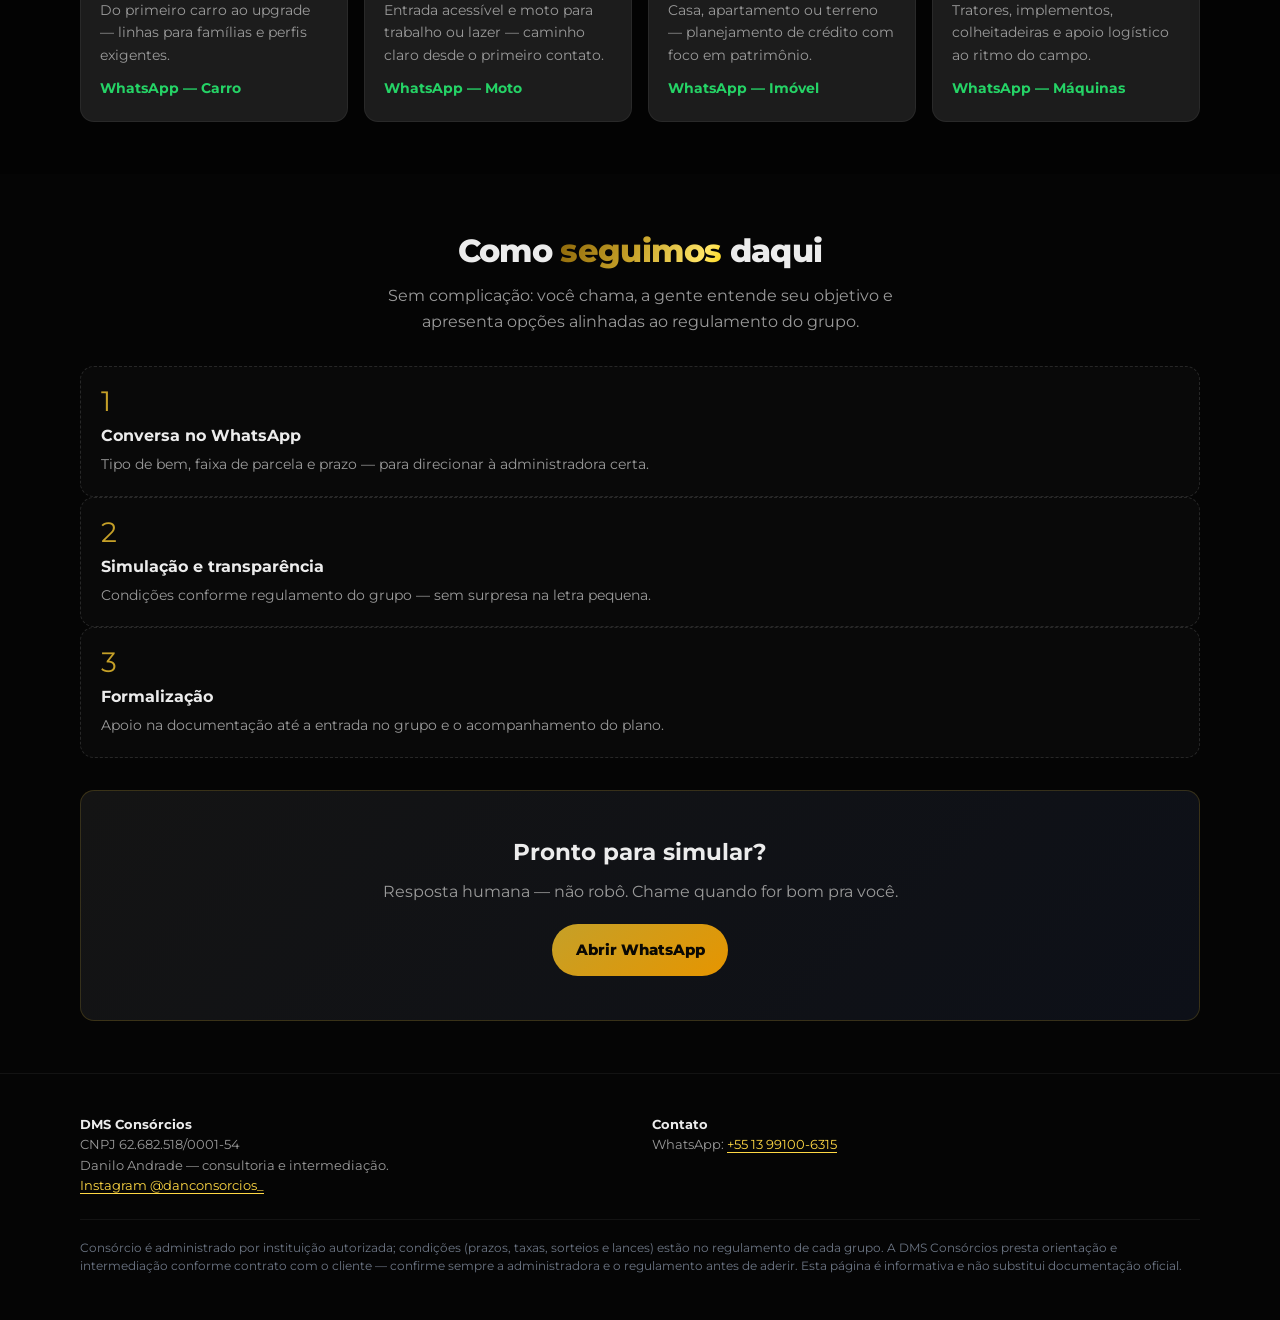
==== commit 8c7baa88: "Simulador: abas contidas no cartao (container query, sem 5 col na viewport). Co-authored-by: Cursor " ====
--- a/dms-landing-unico.html
+++ b/dms-landing-unico.html
@@ -555,12 +555,16 @@
       }
       .sim-card {
         max-width: min(100%, 480px);
+        width: 100%;
         margin: 0 auto;
         padding: 1.65rem 1.4rem 1.75rem;
         border-radius: calc(var(--radius) + 4px);
         background: linear-gradient(165deg, rgba(22, 26, 22, 0.98) 0%, rgba(10, 12, 10, 0.99) 55%, rgba(8, 10, 8, 1) 100%);
         border: 1px solid rgba(197, 160, 40, 0.28);
         box-shadow: 0 24px 60px rgba(0, 0, 0, 0.35), inset 0 1px 0 rgba(255, 255, 255, 0.04);
+        box-sizing: border-box;
+        container-type: inline-size;
+        container-name: sim;
       }
       .sim-label {
         font-size: 0.82rem;
@@ -570,34 +574,41 @@
       }
       .sim-tabs {
         display: grid;
-        grid-template-columns: repeat(2, 1fr);
-        gap: 0.5rem;
+        width: 100%;
+        min-width: 0;
+        grid-template-columns: repeat(3, minmax(0, 1fr));
+        gap: 0.4rem;
         margin-bottom: 1.5rem;
       }
-      @media (min-width: 520px) {
+      @container sim (max-width: 340px) {
         .sim-tabs {
-          grid-template-columns: repeat(3, 1fr);
-        }
-      }
-      @media (min-width: 960px) {
-        .sim-tabs {
-          grid-template-columns: repeat(5, 1fr);
+          grid-template-columns: repeat(2, minmax(0, 1fr));
+        }
+        .sim-tab:last-child:nth-child(odd) {
+          grid-column: 1 / -1;
+          justify-self: center;
+          max-width: min(100%, 12rem);
         }
       }
       .sim-tab {
         display: flex;
         align-items: center;
         justify-content: center;
-        gap: 0.35rem;
-        padding: 0.65rem 0.4rem;
+        gap: 0.3rem;
+        padding: 0.55rem 0.3rem;
         border-radius: 12px;
         border: 1px solid rgba(255, 255, 255, 0.1);
         background: rgba(0, 0, 0, 0.2);
         color: var(--text-muted) !important;
         font-weight: 600;
-        font-size: 0.82rem;
+        font-size: clamp(0.68rem, calc(0.52rem + 2.5cqw), 0.8rem);
         cursor: pointer;
         font-family: inherit;
+        min-width: 0;
+        text-align: center;
+        line-height: 1.2;
+        white-space: normal;
+        overflow-wrap: break-word;
       }
       .sim-tab:hover {
         border-color: rgba(197, 160, 40, 0.35);
@@ -609,7 +620,8 @@
         color: #0a0804 !important;
       }
       .sim-tab .ic {
-        font-size: 1rem;
+        font-size: 0.95rem;
+        flex-shrink: 0;
       }
       .sim-credit-label {
         font-size: 0.72rem;
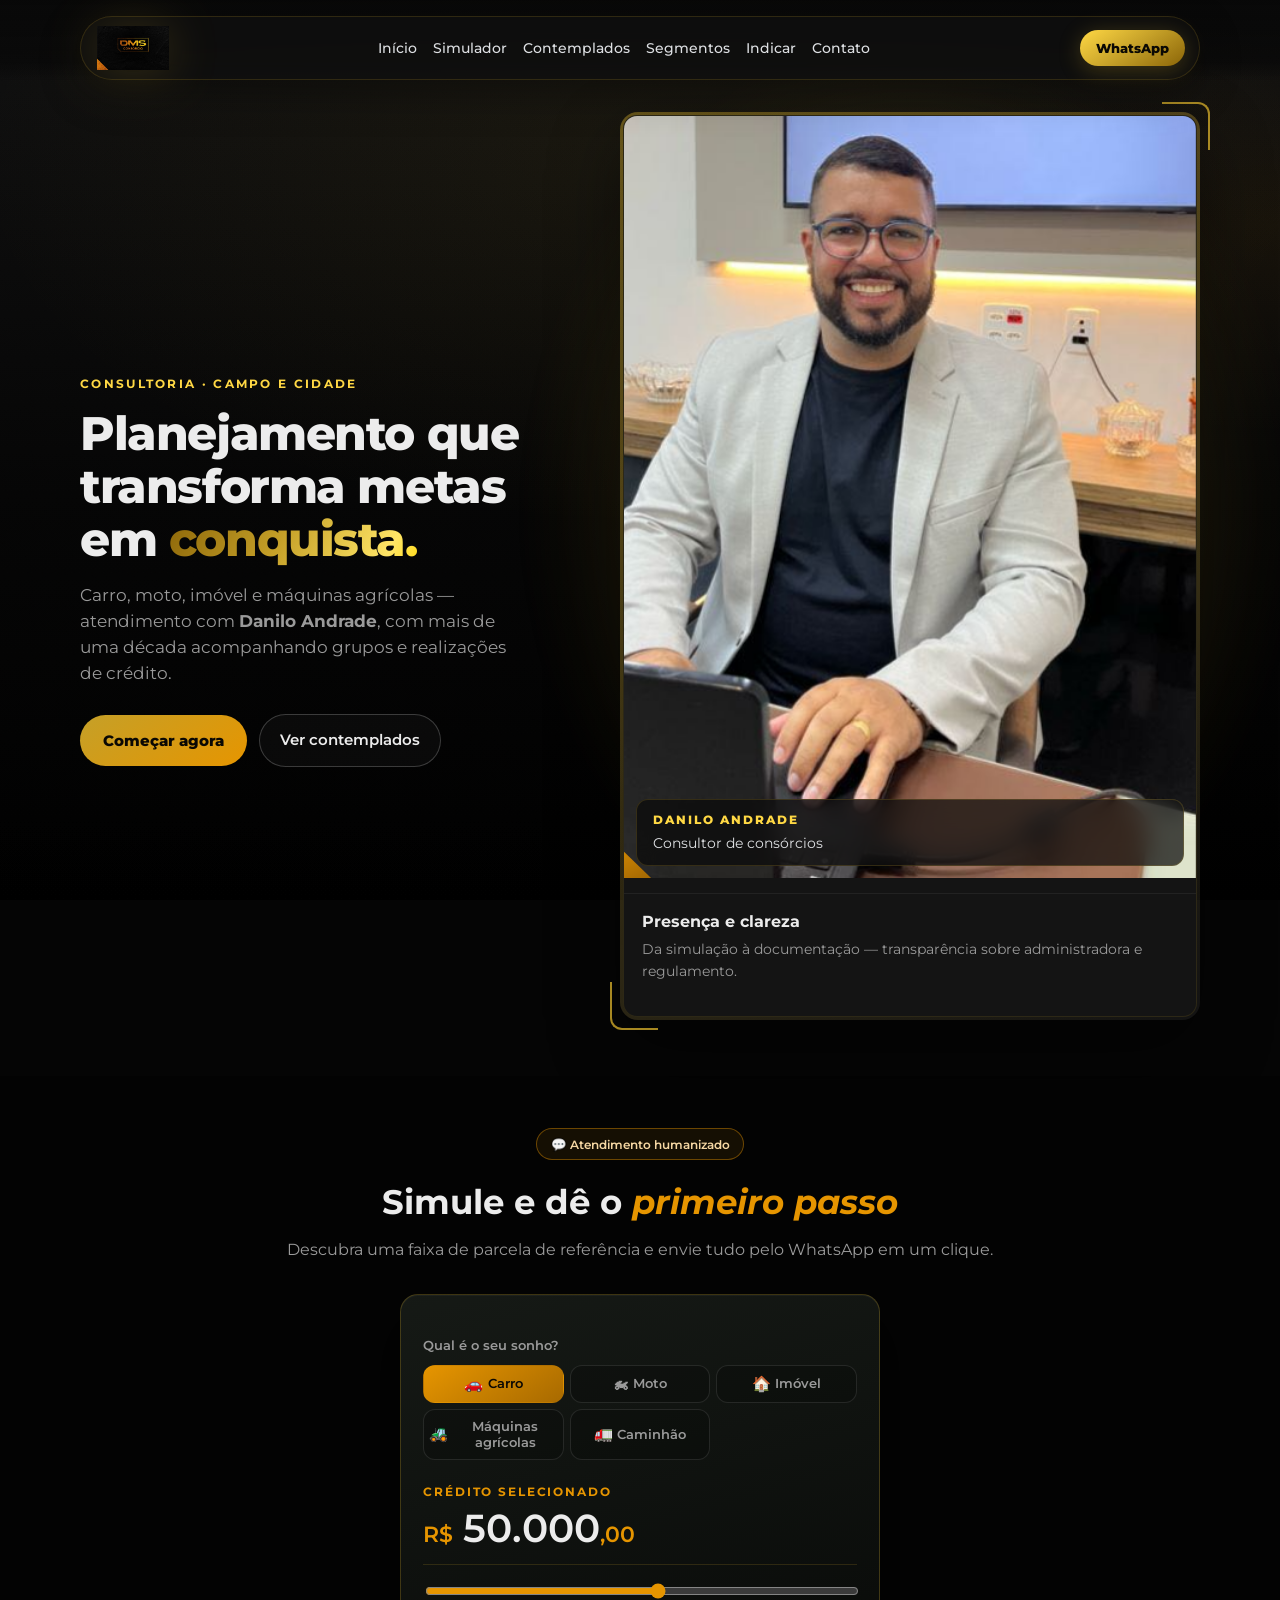
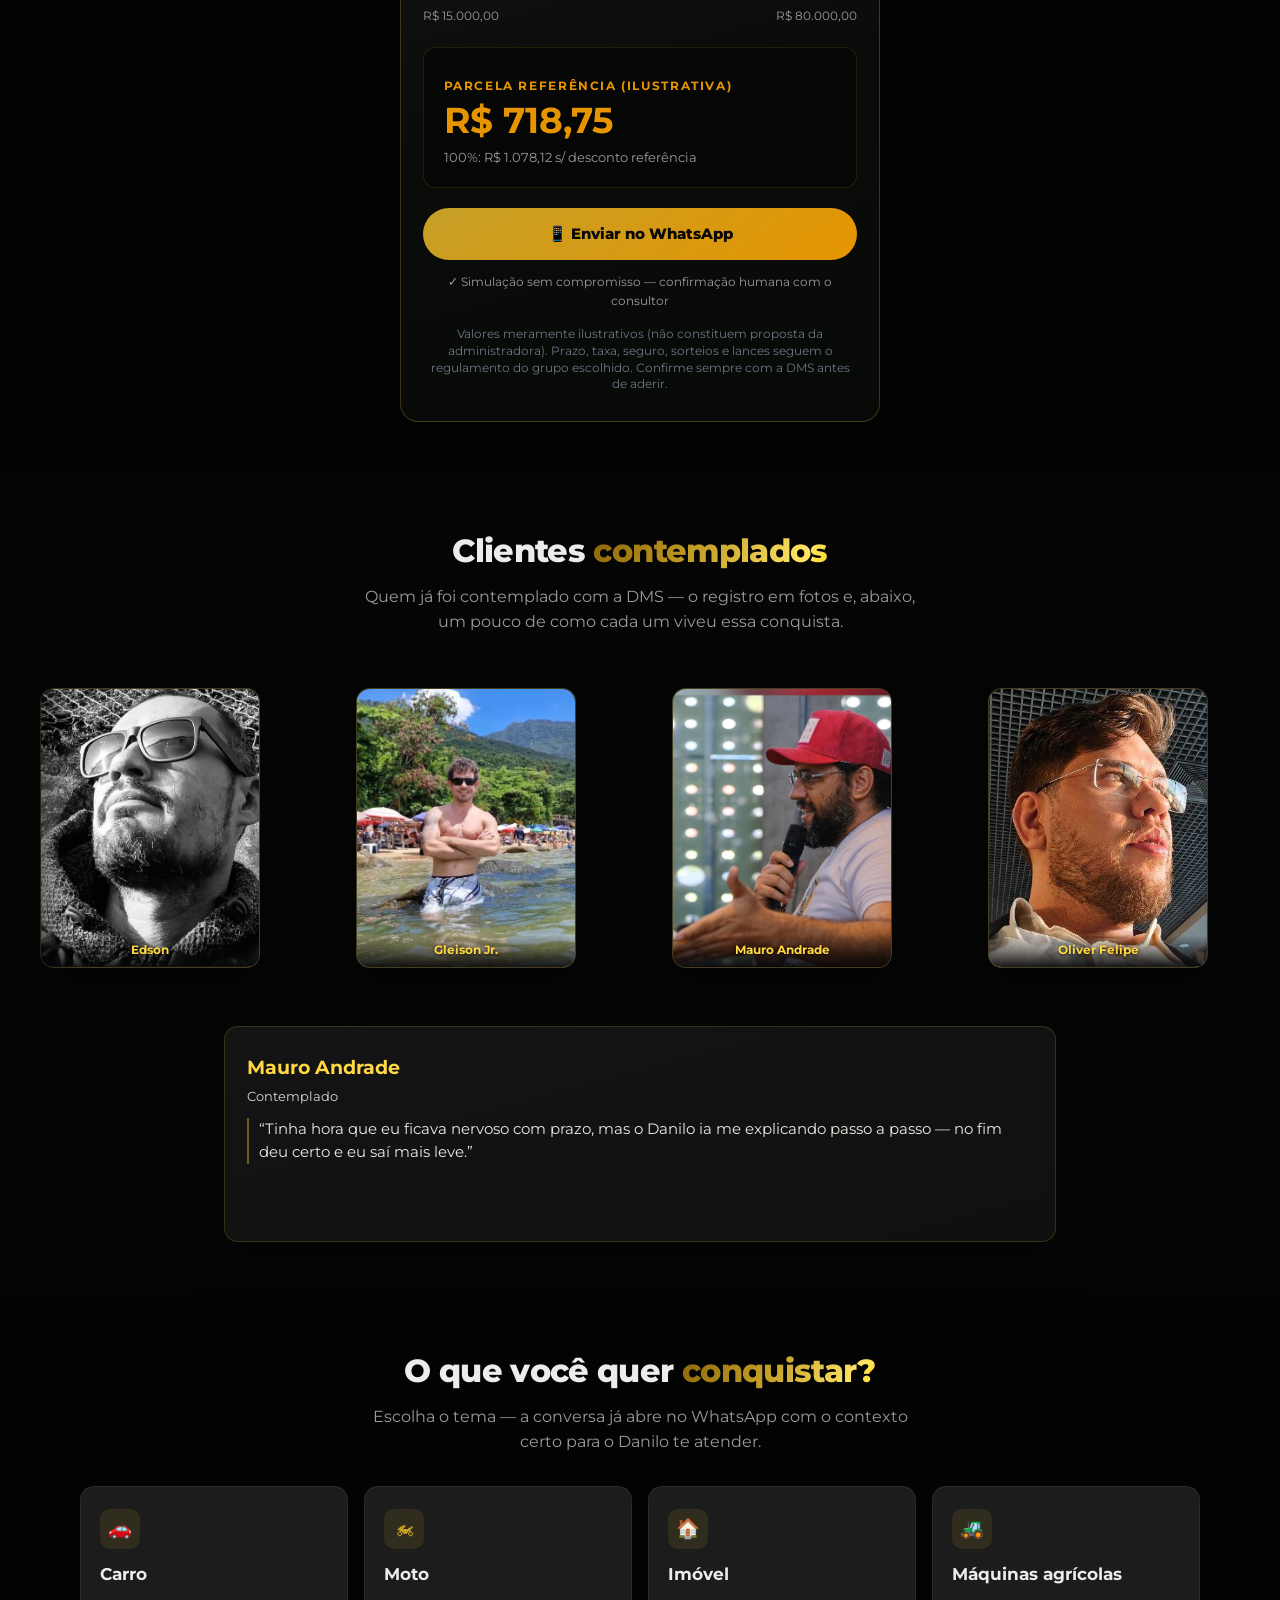
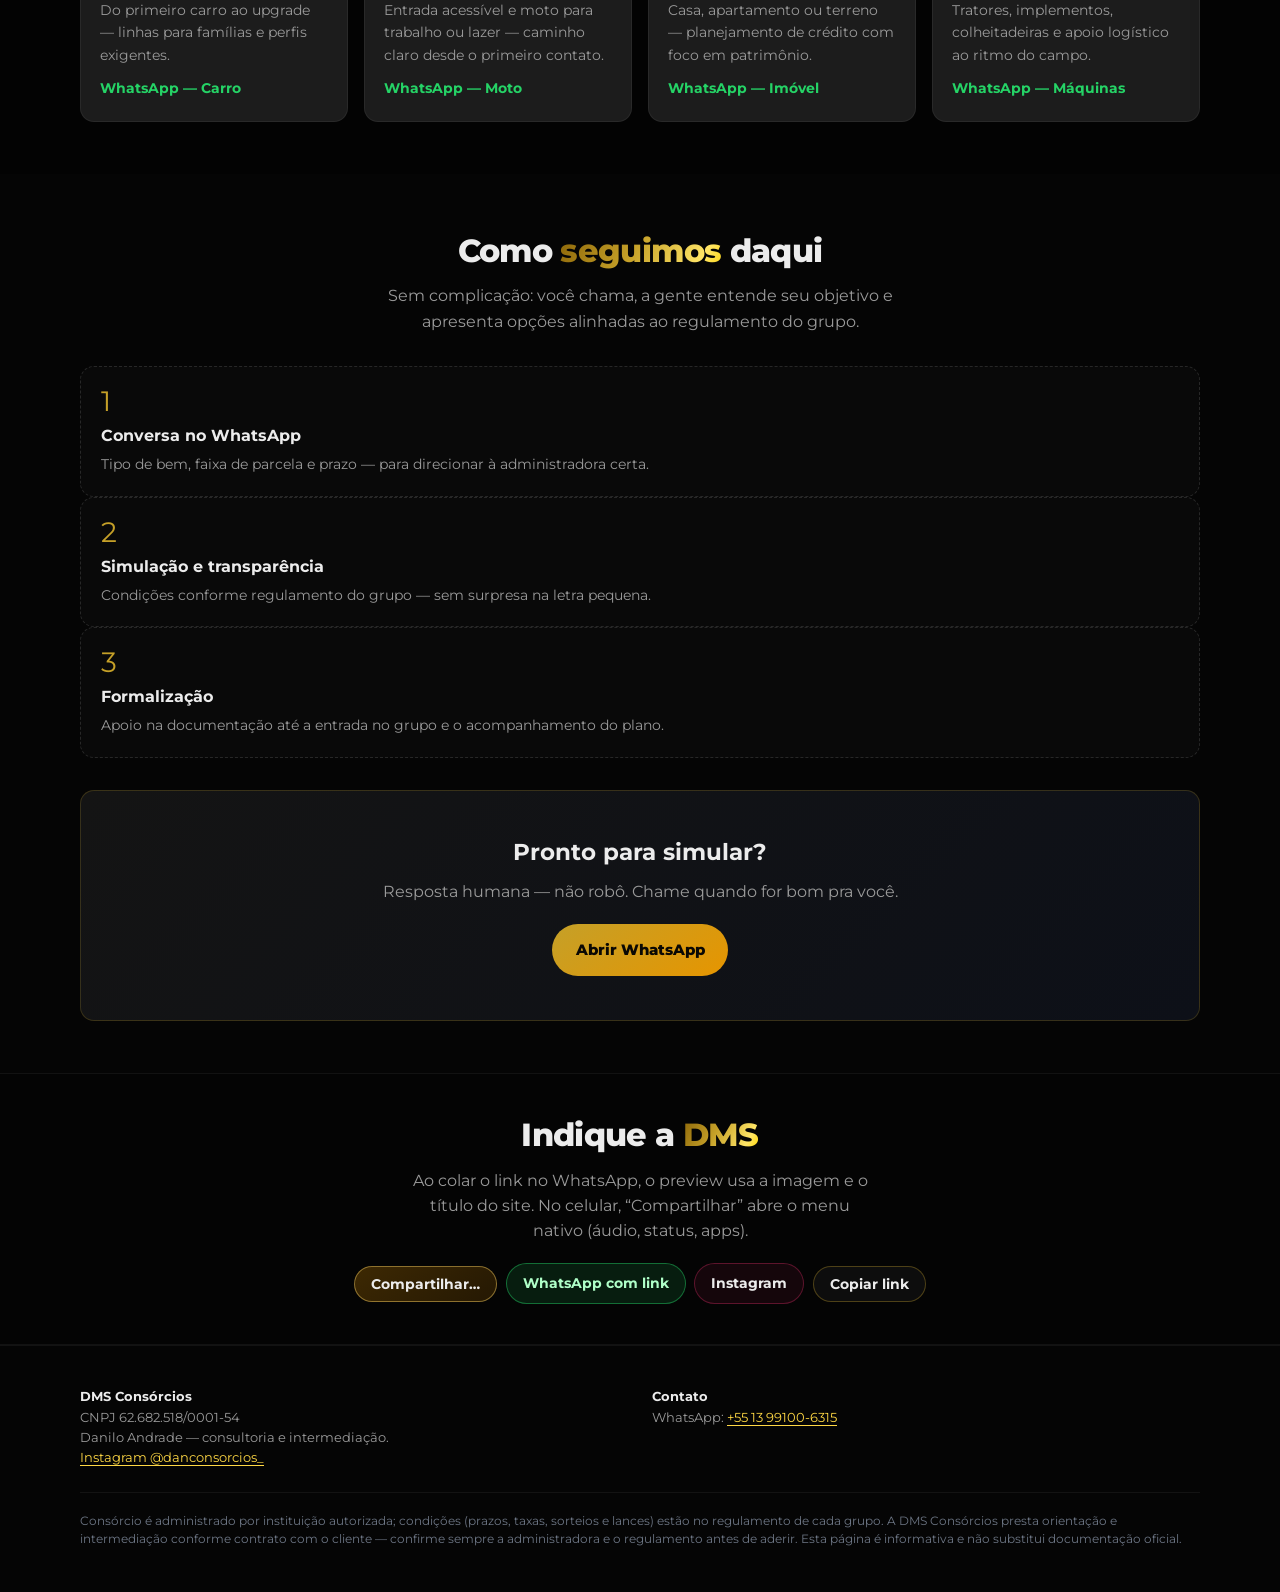
==== commit b68a5501: "Compartilhar: OG preview, Web Share, WhatsApp com link, copiar link e nav Indicar. Co-authored-by: C" ====
--- a/dms-landing-unico.html
+++ b/dms-landing-unico.html
@@ -8,6 +8,24 @@
       name="description"
       content="DMS Consórcios: carro, moto, imóvel e máquinas agrícolas. Fale com Danilo Andrade no WhatsApp."
     />
+    <!-- Preview em redes / WhatsApp: troque a URL se usar domínio próprio -->
+    <meta property="og:type" content="website" />
+    <meta property="og:title" content="DMS Consórcios — Carro, moto, imóvel e máquinas agrícolas" />
+    <meta
+      property="og:description"
+      content="Simulador e atendimento humano com o Danilo — consórcio com seriedade de longo prazo."
+    />
+    <meta property="og:url" content="https://dmsconsorcio.netlify.app/" />
+    <meta property="og:image" content="https://dmsconsorcio.netlify.app/assets/dms-logo-marca.png" />
+    <meta property="og:locale" content="pt_BR" />
+    <meta name="twitter:card" content="summary_large_image" />
+    <meta name="twitter:title" content="DMS Consórcios — Carro, moto, imóvel e máquinas agrícolas" />
+    <meta
+      name="twitter:description"
+      content="Simulador e atendimento humano com o Danilo — consórcio com seriedade de longo prazo."
+    />
+    <meta name="twitter:image" content="https://dmsconsorcio.netlify.app/assets/dms-logo-marca.png" />
+    <link rel="canonical" href="https://dmsconsorcio.netlify.app/" />
     <!-- Imagens: pasta assets/ na MESMA pasta deste arquivo. Se aparecer "DA" no lugar da foto, o caminho está errado (ex.: só o .html na Área de trabalho sem copiar assets/). -->
     <link rel="preconnect" href="https://fonts.googleapis.com" />
     <link rel="preconnect" href="https://fonts.gstatic.com" crossorigin />
@@ -939,6 +957,64 @@
         margin: 0 0 1.25rem;
         color: var(--text-muted);
       }
+      .share-band {
+        padding: 2.25rem 0 2.5rem;
+        border-top: 1px solid rgba(255, 255, 255, 0.06);
+        border-bottom: 1px solid rgba(255, 255, 255, 0.06);
+        background: rgba(0, 0, 0, 0.2);
+      }
+      .share-intro {
+        margin-bottom: 1.25rem !important;
+        max-width: 42ch;
+      }
+      .share-actions {
+        display: flex;
+        flex-wrap: wrap;
+        gap: 0.55rem;
+        justify-content: center;
+        align-items: center;
+      }
+      .share-btn {
+        display: inline-flex;
+        align-items: center;
+        justify-content: center;
+        gap: 0.4rem;
+        padding: 0.55rem 1rem;
+        border-radius: var(--radius-pill);
+        font-family: inherit;
+        font-size: 0.86rem;
+        font-weight: 700;
+        cursor: pointer;
+        border: 1px solid rgba(197, 160, 40, 0.35);
+        background: rgba(197, 160, 40, 0.1);
+        color: var(--text) !important;
+        text-decoration: none !important;
+        transition: border-color 0.15s ease, background 0.15s ease;
+      }
+      .share-btn:hover {
+        border-color: rgba(255, 212, 100, 0.55);
+        background: rgba(197, 160, 40, 0.16);
+      }
+      .share-btn--native {
+        border-color: rgba(255, 212, 100, 0.45);
+        background: linear-gradient(145deg, rgba(230, 149, 0, 0.25), rgba(168, 106, 0, 0.2));
+      }
+      .share-btn--wa {
+        border-color: rgba(37, 211, 102, 0.45);
+        background: rgba(37, 211, 102, 0.12);
+        color: #afffc8 !important;
+      }
+      .share-btn--wa:hover {
+        background: rgba(37, 211, 102, 0.2);
+        border-color: var(--whatsapp);
+      }
+      .share-btn--ig {
+        border-color: rgba(225, 48, 108, 0.35);
+        background: rgba(225, 48, 108, 0.08);
+      }
+      .share-btn--copy {
+        background: rgba(255, 255, 255, 0.04);
+      }
       .site-footer {
         padding: 2.5rem 0 2rem;
         border-top: 1px solid rgba(255, 255, 255, 0.06);
@@ -1028,6 +1104,7 @@
               <li><a href="#simulador">Simulador</a></li>
               <li><a href="#contemplados">Contemplados</a></li>
               <li><a href="#segmentos">Segmentos</a></li>
+              <li><a href="#compartilhar">Indicar</a></li>
               <li><a href="#contato">Contato</a></li>
             </ul>
           </nav>
@@ -1456,6 +1533,37 @@
           </div>
         </div>
       </section>
+
+      <section id="compartilhar" class="share-band" aria-labelledby="share-title">
+        <div class="wrap">
+          <h2 class="section-title" id="share-title">Indique a <span class="hl">DMS</span></h2>
+          <p class="section-intro share-intro">
+            Ao colar o link no WhatsApp, o preview usa a imagem e o título do site. No celular, “Compartilhar” abre
+            o menu nativo (áudio, status, apps).
+          </p>
+          <div class="share-actions">
+            <button type="button" class="share-btn share-btn--native" id="share-native" hidden>
+              Compartilhar…
+            </button>
+            <a
+              class="share-btn share-btn--wa"
+              id="share-wa-link"
+              href="#"
+              target="_blank"
+              rel="noopener noreferrer"
+              >WhatsApp com link</a
+            >
+            <a
+              class="share-btn share-btn--ig"
+              href="https://www.instagram.com/danconsorcios_/"
+              target="_blank"
+              rel="noopener noreferrer"
+              >Instagram</a
+            >
+            <button type="button" class="share-btn share-btn--copy" id="share-copy">Copiar link</button>
+          </div>
+        </div>
+      </section>
     </main>
 
     <footer class="site-footer" id="contato">
@@ -1633,5 +1741,55 @@
         setTimeout(tick, randomDelay());
       })();
     </script>
+    <script>
+      (function () {
+        var wa = document.getElementById("share-wa-link");
+        var nativeBtn = document.getElementById("share-native");
+        var copyBtn = document.getElementById("share-copy");
+        if (!wa) return;
+        var url = window.location.href.split("#")[0];
+        var title = document.title;
+        var blurb =
+          "DMS Consórcios — carro, moto, imóvel e máquinas agrícolas. Simulador e atendimento com o Danilo: " + url;
+        wa.setAttribute("href", "https://wa.me/?text=" + encodeURIComponent(blurb));
+        if (nativeBtn && typeof navigator.share === "function") {
+          nativeBtn.hidden = false;
+          nativeBtn.addEventListener("click", function () {
+            navigator
+              .share({
+                title: title,
+                text: "DMS Consórcios — consórcio com quem pensa no longo prazo.",
+                url: url,
+              })
+              .catch(function () {});
+          });
+        }
+        if (copyBtn) {
+          copyBtn.addEventListener("click", function () {
+            var label = copyBtn.textContent;
+            function done() {
+              copyBtn.textContent = "Link copiado!";
+              setTimeout(function () {
+                copyBtn.textContent = label;
+              }, 2200);
+            }
+            if (navigator.clipboard && navigator.clipboard.writeText) {
+              navigator.clipboard.writeText(url).then(done).catch(function () {});
+              return;
+            }
+            var ta = document.createElement("textarea");
+            ta.value = url;
+            ta.setAttribute("readonly", "");
+            ta.style.cssText = "position:fixed;left:-9999px;top:0";
+            document.body.appendChild(ta);
+            ta.select();
+            try {
+              if (document.execCommand("copy")) done();
+            } catch (e) {}
+            document.body.removeChild(ta);
+          });
+        }
+      })();
+    </script>
   </body>
 </html>
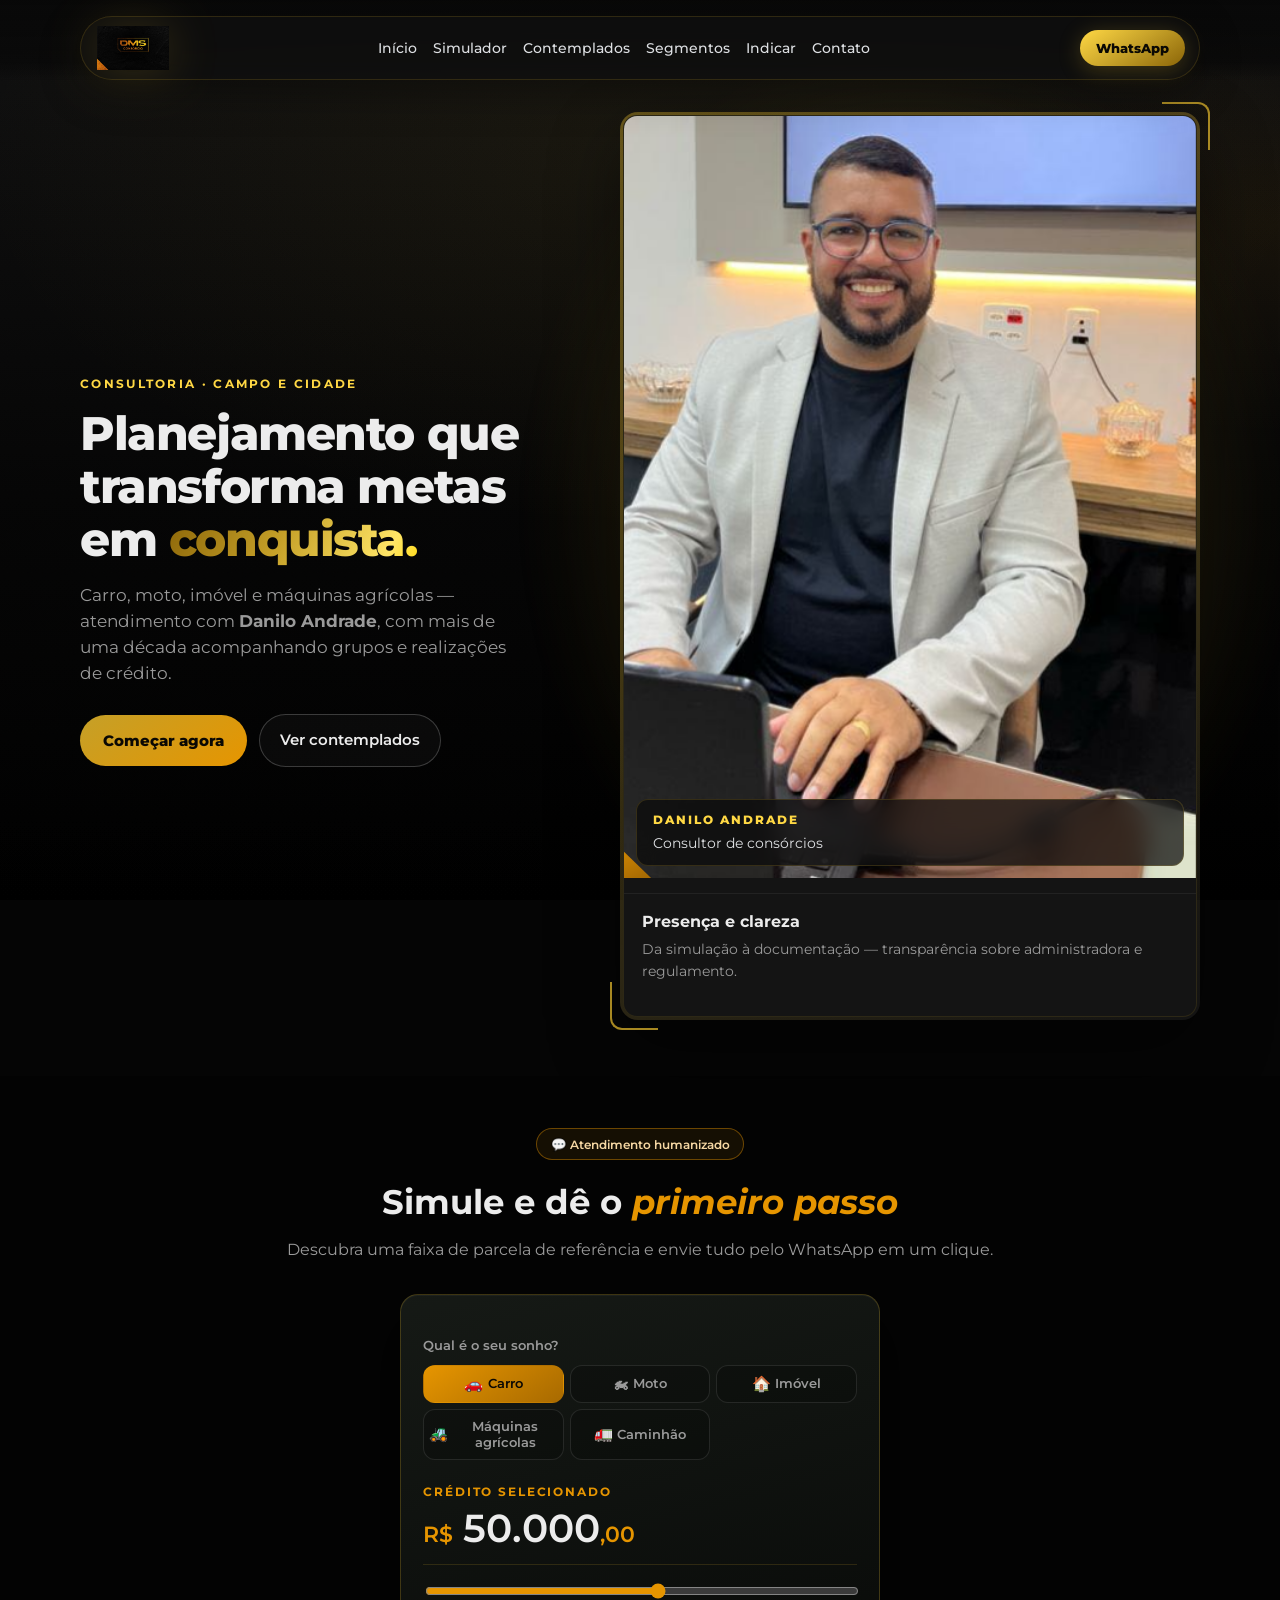
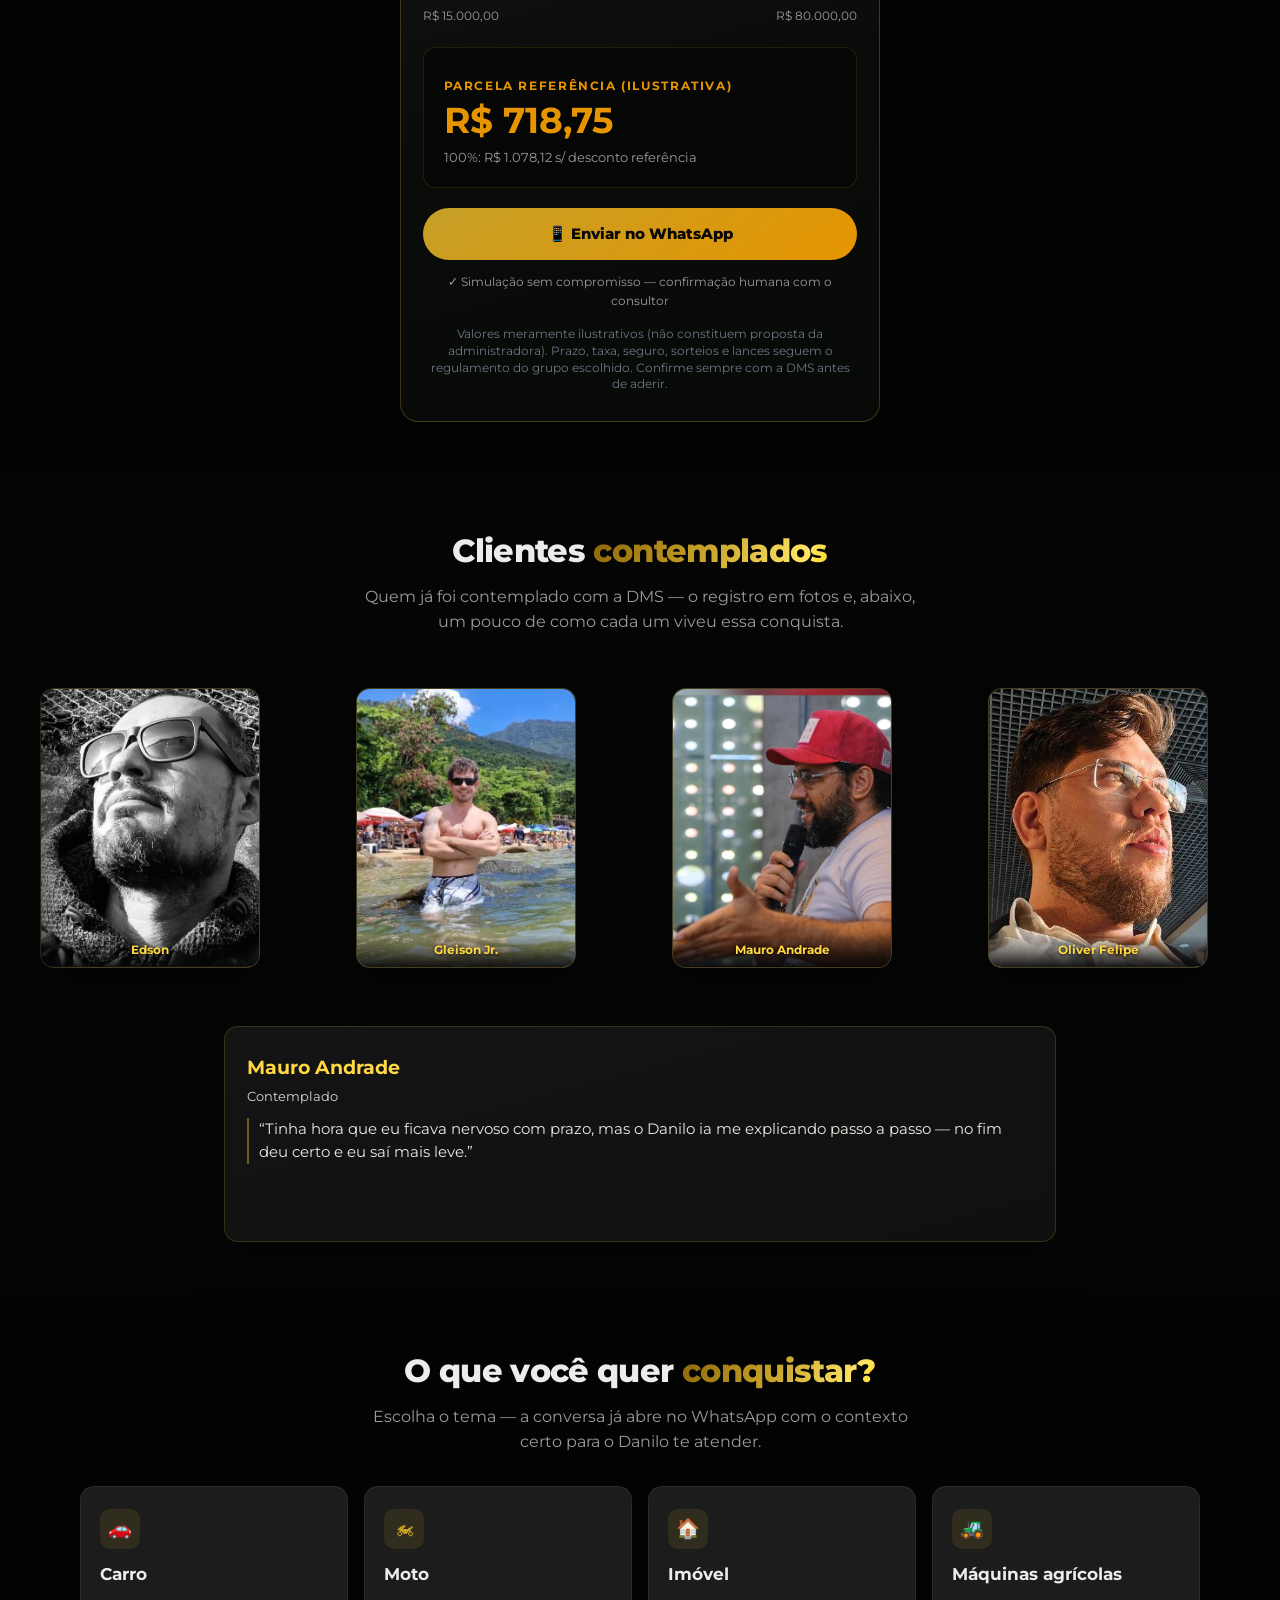
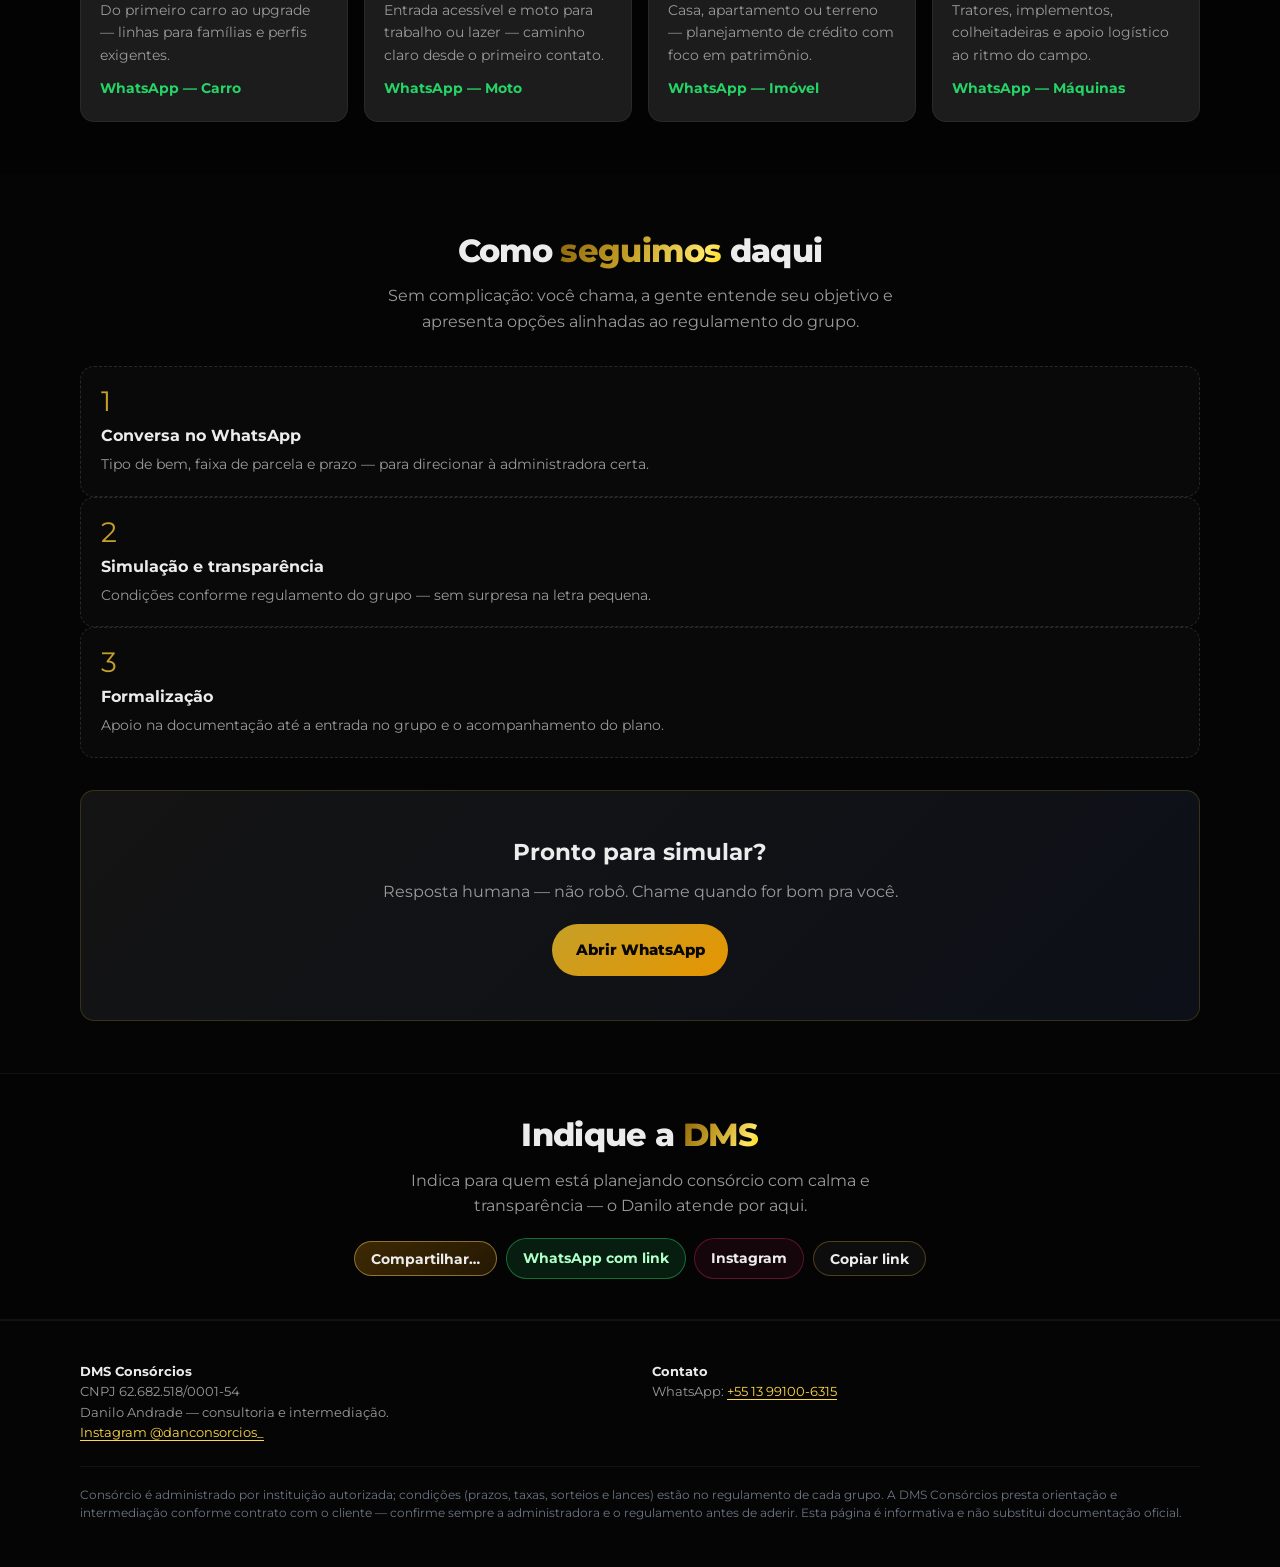
==== commit 71222173: "Compartilhar: texto mais direto, sem explicacao tecnica. Co-authored-by: Cursor <cursoragent@cursor." ====
--- a/dms-landing-unico.html
+++ b/dms-landing-unico.html
@@ -1538,8 +1538,7 @@
         <div class="wrap">
           <h2 class="section-title" id="share-title">Indique a <span class="hl">DMS</span></h2>
           <p class="section-intro share-intro">
-            Ao colar o link no WhatsApp, o preview usa a imagem e o título do site. No celular, “Compartilhar” abre
-            o menu nativo (áudio, status, apps).
+            Indica para quem está planejando consórcio com calma e transparência — o Danilo atende por aqui.
           </p>
           <div class="share-actions">
             <button type="button" class="share-btn share-btn--native" id="share-native" hidden>
